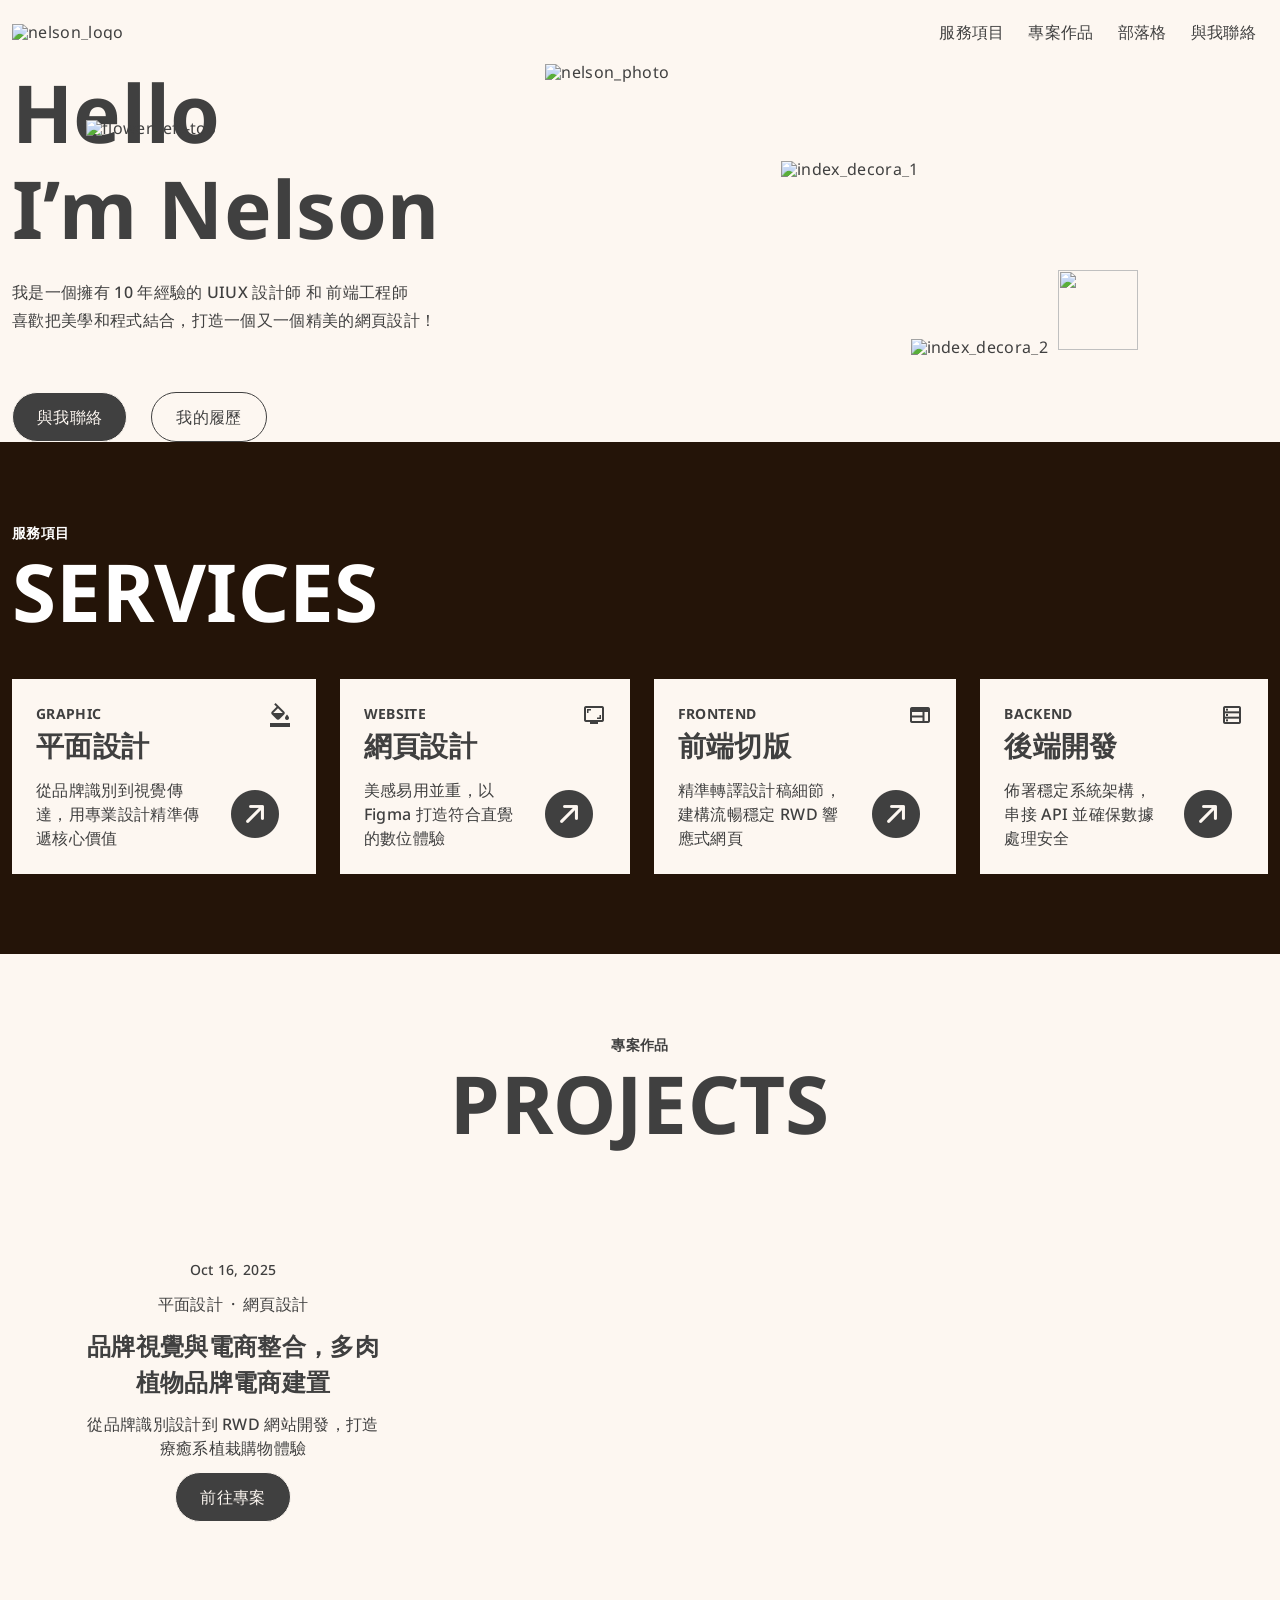
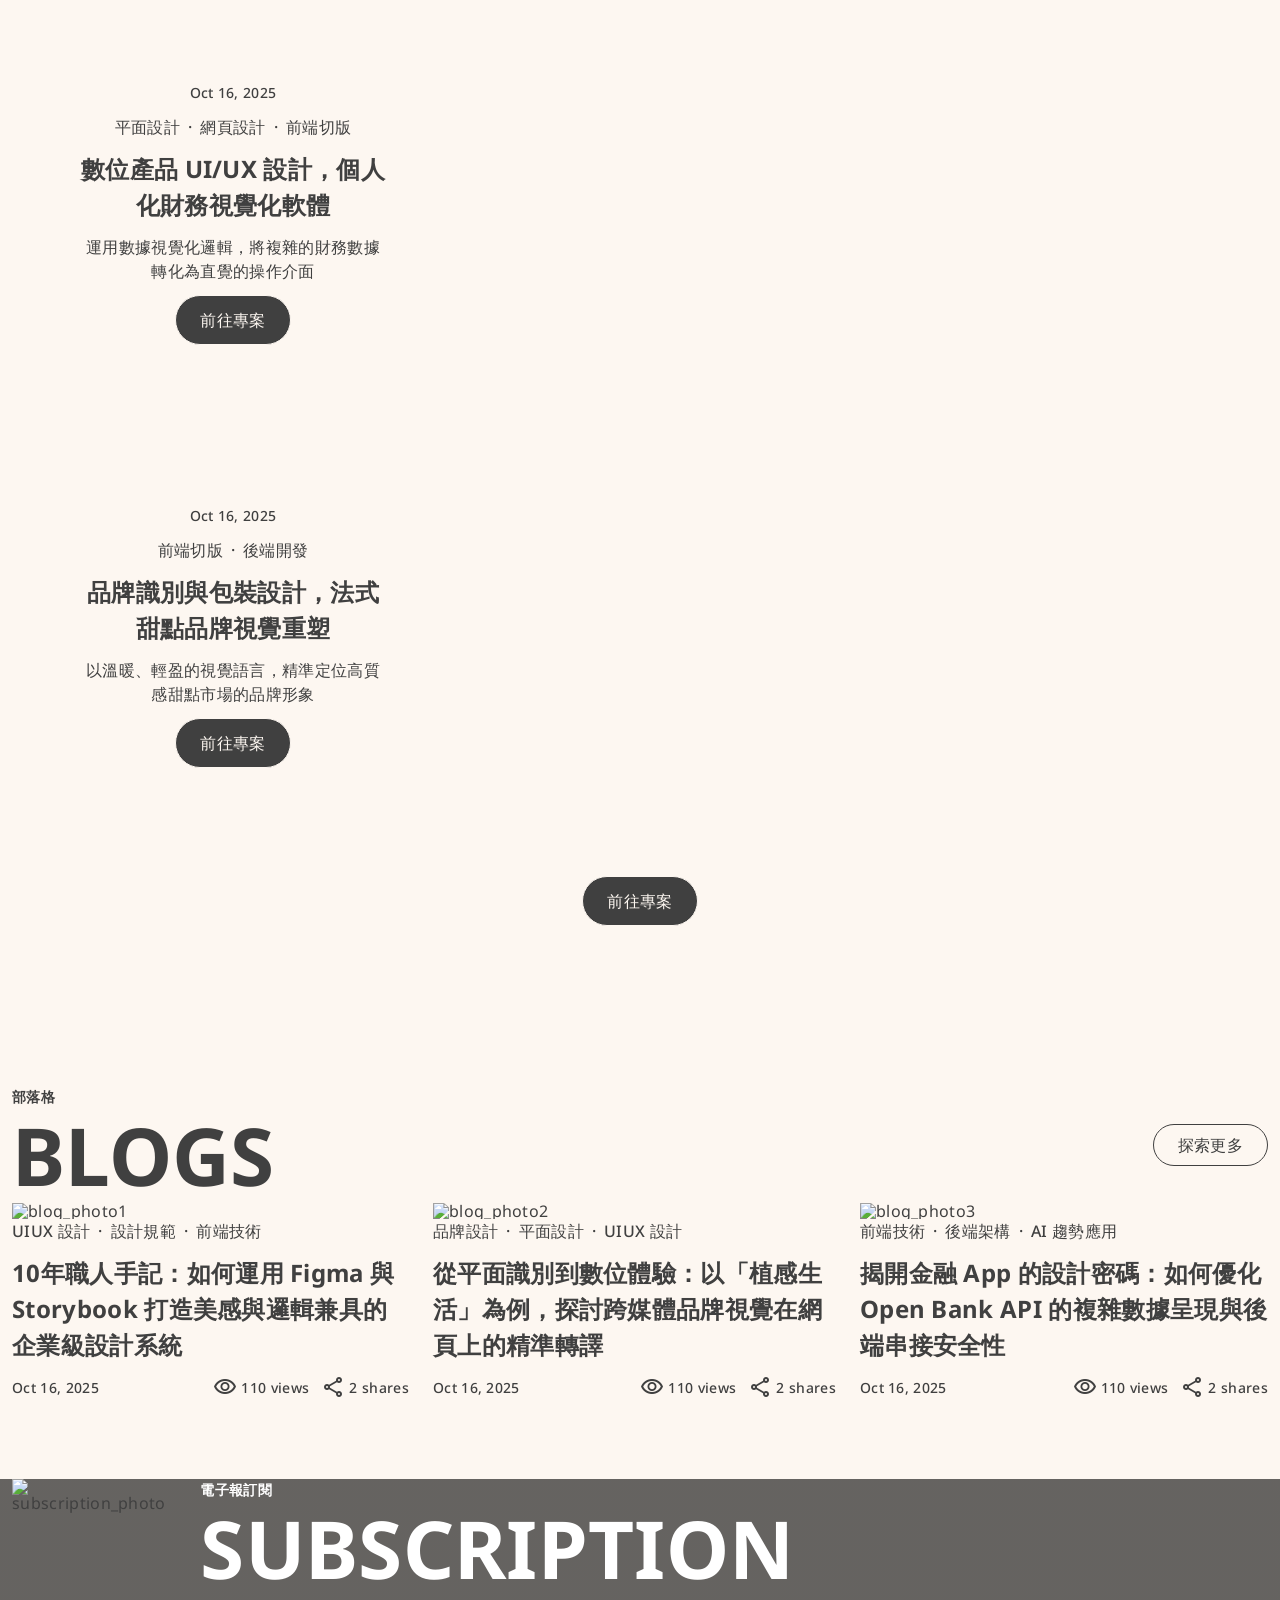
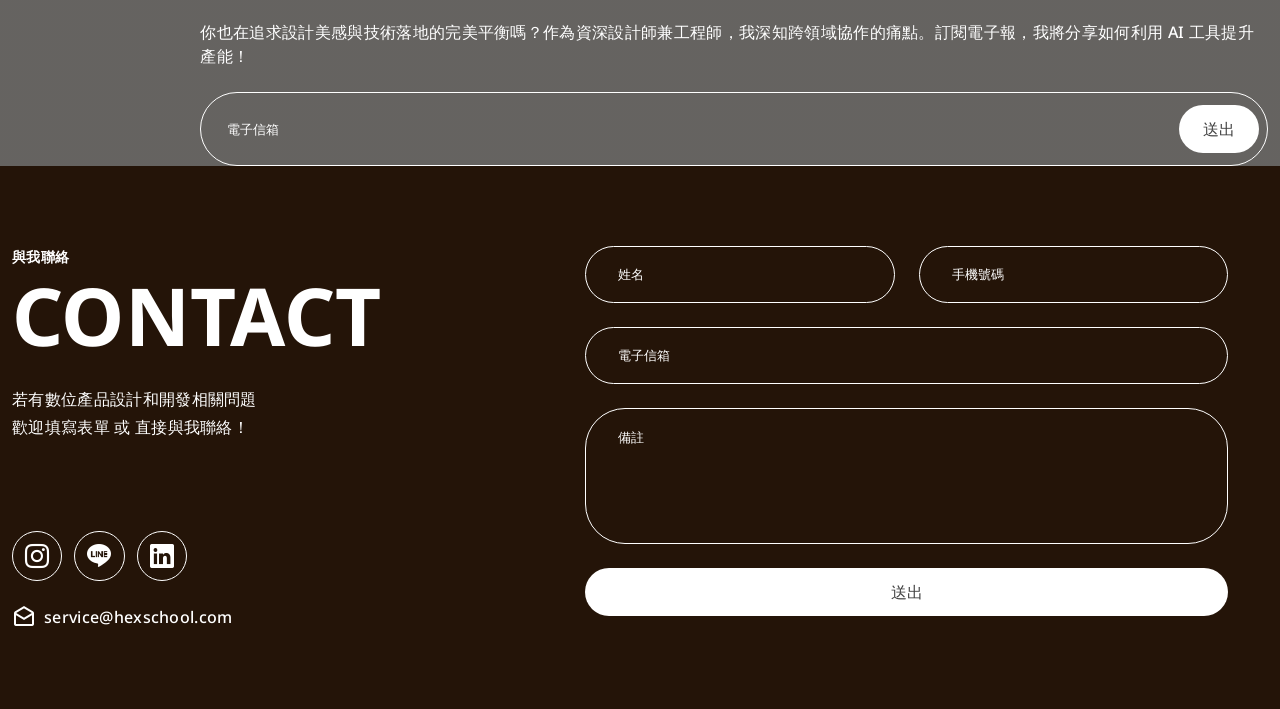
==== index.html @ e5f2f0f3 "init commit" ====
<!DOCTYPE html>
<html lang="en">
<head>
    <meta charset="UTF-8">
    <meta name="viewport" content="width=device-width, initial-scale=1.0">
    <title>Nelson</title>

    <!--載入相關CSS檔案，從reset先放，清空預設樣式-->
    <link rel="stylesheet" href="/CSS/reset.css">
    <link rel="stylesheet" href="/CSS/base.css">
    <link rel="stylesheet" href="/CSS/index.css">

    <!--搜尋引擎相關-->
    <meta name="keywords" content="UIUX設計師, 前端工程師, 六角學院">
    <meta name="description" content="我是一個擁有 10 年經驗的 UIUX 設計師 和 前端工程師，喜歡把美學和程式結合，打造一個又一個精美的網頁設計！">

    <!--Noto-sans字體-->
    <link rel="preconnect" href="https://fonts.googleapis.com">
    <link rel="preconnect" href="https://fonts.gstatic.com" crossorigin>
    <link href="https://fonts.googleapis.com/css2?family=Noto+Sans:ital@0;1&display=swap" rel="stylesheet">

    <!--google icons-->
    <link rel="stylesheet" href="https://fonts.googleapis.com/css2?family=Material+Symbols+Outlined:opsz,wght,FILL,GRAD@20..48,100..700,0..1,-50..200&icon_names=format_color_fill" />
    <style>
        .material-symbols-outlined {
        font-variation-settings:
        'FILL' 0,
        'wght' 400,
        'GRAD' 0,
        'opsz' 24
        }
    </style>

    <!--bootstrap icons-->
    <link rel="stylesheet" href="https://cdn.jsdelivr.net/npm/bootstrap-icons/font/bootstrap-icons.css">
    <link rel="stylesheet" href="https://fonts.googleapis.com/css2?family=Material+Symbols+Outlined:opsz,wght,FILL,GRAD@20..48,100..700,0..1,-25..0" />
</head>

<body>   
    <!---遮罩-->
    <div class="mask z-1"></div>

    <!--導覽列選單-->
    <header>
        <nav class="z-1 sticky-top">
         <!--透過container將版面結構與內容進行分離，並控制版面寬度與排版-->
            <div class="container d-flex align-c py-12 py-md-8">
                <a href="index.html">
                    <picture>
                        <source srcset="
                      https://raw.githubusercontent.com/hexschool/2022-web-layout-training/456698ad0b642710162489555e98fd3b15eb49ff/2026-web-camp/device-mobile.svg
                    " media="(max-width: 375px)" />
                        <img src="https://raw.githubusercontent.com/hexschool/2022-web-layout-training/456698ad0b642710162489555e98fd3b15eb49ff/2026-web-camp/device-pc.svg" alt="nelson_logo" />
                    </picture>
                </a>

                <!--RWD：375px 漢堡選單-->
                <button class="d-none d-md-block ml-auto padding-12-all menu-btn" type="button">
                    <span class="material-symbols-outlined">dehaze</span>
                </button>


                <!--電腦版：導覽列-->
                <ul class="d-flex d-md-none label-medium nav-list ml-auto py-4 label-md-small">
                    <li><a href="service.html" class="py-4 px-12">服務項目</a></li>
                    <li><a href="project.html" class="py-4 px-12">專案作品</a></li>
                    <li><a href="blog.html" class="py-4 px-12">部落格</a></li>
                    <li><a href="#contact" class="py-4 px-12">與我聯絡</a></li>
                </ul>
            </div>
        </nav>
    </header>
    
    <!--Profile區域-->
    <div class="profile">
        <div class="container d-flex gap-24 jcsb margin-md-b24 d-md-column profile-deco">
            <div class="profile-greeting d-flex jcc fdc gap-60 col-5 order-md-2 col-md-12">
                <div class="profile-greeting-introduction d-flex fdc gap-24 gap-md-12">
                    <h1 class="heading-xxxlarge heading-md-xlarge">Hello <br>I’m Nelson</h1>
                    <div class="profile-greeting-introduction-word d-flex fdc gap-4 paragraph-medium paragraph-md-small">
                        <p>我是一個擁有 10 年經驗的 UIUX 設計師 和 前端工程師</p>
                        <p>喜歡把美學和程式結合，打造一個又一個精美的網頁設計！</p>
                    </div>
                </div>
                <div class="profile-greeting-cta label-medium d-flex gap-24 gap-md-12 label-md-small">
                    <a href="#contact" class="button1">與我聯絡</a>
                    <a href="#" class="button2">我的履歷</a>
                </div>
            </div>
            <img src="https://github.com/hexschool/2022-web-layout-training/blob/main/2026-web-camp/index_person.png?raw=true" alt="nelson_photo" class="col-7 order-md-1 col-md-12">

            <!--裝飾-->
            <!-- 中間塗鴉：decora_1 -->
            <img class="deco decorate-1" src="https://github.com/hexschool/2022-web-layout-training/blob/main/2026-web-camp/index_decora_1.png?raw=true" alt="index_decora_1" />
            <!-- 右下角塗鴉：decora_2 -->
            <img class="deco decorate-2" src="https://github.com/hexschool/2022-web-layout-training/blob/main/2026-web-camp/index_decora_2.png?raw=true" alt="index_decora_2" />
            <!-- 左上方花 -->
            <img class="deco decorate-3 flower-left-top" src="https://github.com/hexschool/2022-web-layout-training/blob/main/2026-web-camp/index_decora_3.png?raw=true" alt="flower-left-top" />
            <!-- 左上方花線條 -->
            <img class="deco decorate-4" src="https://github.com/hexschool/2022-web-layout-training/blob/main/2026-web-camp/index_decora_4.png?raw=true" alt="" />
            <!-- 左下方花 -->
            <img class="deco decorate-3 flower-left-bottom" src="https://github.com/hexschool/2022-web-layout-training/blob/main/2026-web-camp/index_decora_3.png?raw=true" alt="" />
            <!-- 左下方花的線條：decora_5 -->
            <img class="deco decorate-5" src="https://github.com/hexschool/2022-web-layout-training/blob/main/2026-web-camp/index_decora_5.png?raw=true" alt="index_decora_5" />
            <!-- 右上方小花 -->
            <img class="deco decorate-3 flower-right-center" src="https://github.com/hexschool/2022-web-layout-training/blob/main/2026-web-camp/index_decora_3.png?raw=true" alt="" />

            <!-- 手機版使用線條 -->
            <img class="deco decorate-6 d-none d-md-block" src="https://github.com/hexschool/2022-web-layout-training/blob/main/2026-web-camp/index_decora_6.png?raw=true" alt="" />
        </div>
    </div>

    <!--Service區域-->
    <div class="service">
        <div class="container py-80 py-md-40 d-flex fdc gap-40">
            <div class="service-title">
                <h6 class="heading-xxxsmall white heading-md-xxxxsmall">服務項目</h6>
                <h2 class="heading-xxxlarge white heading-md-xlarge">SERVICES</h2>
            </div>
            <div class="service-skill d-flex gap-24">
                <div class="service-skill-card bg-primary-50 padding-24-all d-flex fdc gap-12">
                    <div class="service-skill-card-mainTitle d-flex gap-12 jcsb">
                        <div class="service-skill-card-mainTitle-title">
                            <h6 class="heading-xxxsmall heading-md-xxxxsmall">GRAPHIC</h6>
                            <h3 class="heading-medium heading-md-small">平面設計</h3>
                        </div>
                        <span class="material-symbols-outlined font-28">format_color_fill</span>
                     </div>
                    <div class="service-skill-card-content d-flex jcsb gap-12 align-c">
                        <p class="paragraph-medium paragraph-md-small">從品牌識別到視覺傳達，用專業設計精準傳遞核心價值</p>
                        <a href="#" class="d-block icon-circle-48"><i class="bi bi-arrow-up-right-circle-fill font-48"></i></a>
                    </div>
                </div>
                <div class="service-skill-card bg-primary-50 padding-24-all d-flex fdc gap-12">
                    <div class="service-skill-card-mainTitle d-flex gap-12 jcsb">
                        <div class="service-skill-card-mainTitle-title">
                            <h6 class="heading-xxxsmall heading-md-xxxxsmall">WEBSITE</h6>
                            <h3 class="heading-medium heading-md-small">網頁設計</h3>
                        </div>
                        <span class="material-symbols-outlined font-28">screenshot_monitor</span>
                     </div>
                    <div class="service-skill-card-content d-flex jcsb gap-12 align-c">
                        <p class="paragraph-medium paragraph-md-small">美感易用並重，以 Figma 打造符合直覺的數位體驗</p>
                        <a href="#" class="d-block icon-circle-48"><i class="bi bi-arrow-up-right-circle-fill font-48"></i></a>
                    </div>
                </div>
                <div class="service-skill-card bg-primary-50 padding-24-all d-flex fdc gap-12">
                    <div class="service-skill-card-mainTitle d-flex gap-12 jcsb">
                        <div class="service-skill-card-mainTitle-title">
                            <h6 class="heading-xxxsmall heading-md-xxxxsmall">FRONTEND</h6>
                            <h3 class="heading-medium heading-md-small">前端切版</h3>
                        </div>
                        <span class="material-symbols-outlined font-28">web</span>
                     </div>
                    <div class="service-skill-card-content d-flex jcsb gap-12 align-c">
                        <p class="paragraph-medium paragraph-md-small">精準轉譯設計稿細節，建構流暢穩定 RWD 響應式網頁</p>
                        <a href="#" class="d-block icon-circle-48"><i class="bi bi-arrow-up-right-circle-fill font-48"></i></a>
                    </div>
                </div>
                <div class="service-skill-card bg-primary-50 padding-24-all d-flex fdc gap-12">
                    <div class="service-skill-card-mainTitle d-flex gap-12 jcsb">
                        <div class="service-skill-card-mainTitle-title">
                            <h6 class="heading-xxxsmall heading-md-xxxxsmall">BACKEND</h6>
                            <h3 class="heading-medium heading-md-small">後端開發</h3>
                        </div>
                        <span class="material-symbols-outlined font-28">data_table</span>
                     </div>
                    <div class="service-skill-card-content d-flex jcsb gap-12 align-c">
                        <p class="paragraph-medium paragraph-md-small">佈署穩定系統架構，串接 API 並確保數據處理安全</p>
                        <a href="#" class="d-block icon-circle-48"><i class="bi bi-arrow-up-right-circle-fill font-48"></i></a>
                    </div>
                </div>
            </div>
        </div>
    </div>
    <!--Project區域-->
    <div class="project">
        <div class="container d-flex fdc py-80 py-md-40 gap-40 text-c">
            <div class="project-title">
                <h6 class="heading-xxxsmall heading-md-xxxxsmall">專案作品</h6>
                <h2 class="heading-xxxlarge heading-md-xlarge">PROJECTS</h2>
            </div>
            <div class="project-list d-flex fdc gap-24 ga p-md-12">
                <div class="project-list-item1">
                    <div class="project-list-item-detail bg-primary-50 padding-40-all d-flex fdc gap-12">
                        <time datetime="2025-10-16" class="paragraph-small paragraph-md-xsmall">Oct 16, 2025</time>
                        <div class="project-list-detail-tag paragraph-medium d-flex jcc gap-8">
                            <p>平面設計</p>
                            <p>·</p>
                            <p>網頁設計</p>
                        </div>
                        <h2 class="heading-small heading-md-xsmall">品牌視覺與電商整合，多肉植物品牌電商建置</h2>
                        <p class="paragraph-medium paragraph-md-small">從品牌識別設計到 RWD 網站開發，打造療癒系植栽購物體驗</p>
                        <div class="project-list-item-detail-button d-flex jcc label-medium label-md-small">
                            <a href="#" class="button1">前往專案</a>
                        </div>
                    </div>
                </div>
                <div class="project-list-item2">
                    <div class="project-list-item-detail bg-primary-50 padding-40-all d-flex fdc gap-12">
                        <time datetime="2025-10-16" class="paragraph-small paragraph-md-xsmall">Oct 16, 2025</time>
                        <div class="project-list-detail-tag paragraph-medium d-flex jcc gap-8">
                            <p>平面設計</p>
                            <p>·</p>
                            <p>網頁設計</p>
                            <p>·</p>
                            <p>前端切版</p>
                        </div>
                        <h2 class="heading-small heading-md-xsmall">數位產品 UI/UX 設計，個人化財務視覺化軟體</h2>
                        <p class="paragraph-medium paragraph-md-small">運用數據視覺化邏輯，將複雜的財務數據轉化為直覺的操作介面</p>
                        <div class="project-list-item-detail-button d-flex jcc label-medium label-md-small">
                            <a href="#" class="button1">前往專案</a>
                        </div>
                    </div>
                </div>
                <div class="project-list-item3">
                    <div class="project-list-item-detail bg-primary-50 padding-40-all d-flex fdc gap-12">
                        <time datetime="2025-10-16" class="paragraph-small paragraph-md-xsmall">Oct 16, 2025</time>
                        <div class="project-list-detail-tag paragraph-medium d-flex jcc gap-8">
                            <p>前端切版</p>
                            <p>·</p>
                            <p>後端開發</p>
                        </div>
                        <h2 class="heading-small heading-md-xsmall">品牌識別與包裝設計，法式甜點品牌視覺重塑</h2>
                        <p class="paragraph-medium paragraph-md-small">以溫暖、輕盈的視覺語言，精準定位高質感甜點市場的品牌形象</p>
                        <div class="project-list-item-detail-button d-flex jcc label-medium label-md-small">
                            <a href="#" class="button1">前往專案</a>
                        </div>
                    </div>
                </div>
            </div>
            <div class="project-button d-flex jcc label-medium label-md-small">
                <a href="#" class="button1">前往專案</a>
            </div>
        </div>
    </div>

    <!--Blog區域-->
    <div class="blog">
        <div class="container py-80 py-md-40 gap-24">
            <div class="blog-mainTitle d-flex jcsb gap-24">
                <div class="blog-mainTitle-title">
                    <h6 class="heading-xxxsmall heading-md-xxxxsmall">部落格</h6>
                    <h2 class="heading-xxxlarge heading-md-xlarge">BLOGS</h2>
                </div>
                <div class="blog-mainTitle-button d-flex align-c">
                    <a href="#" class="button2 label-md-small">探索更多</a>
                </div>
            </div>
            <div class="blog-list d-flex gap-24 gap-md-12">
                <div class="blog-list-article">
                    <img src="https://github.com/hexschool/2022-web-layout-training/blob/main/2026-web-camp/blog_2.png?raw=true" alt="blog_photo1">
                    <div class="blog-list-article-detail d-flex fdc gap-12 gap-md-8">
                        <div class="blog-list-article-detail-tag d-flex gap-8 gap-md-4 paragraph-medium paragraph-md-small">
                            <p>UIUX 設計</p>
                            <p>·</p>
                            <p>設計規範</p>
                            <p>·</p>
                            <p>前端技術</p>
                        </div>
                        <h3 class="heading-small heading-md-xsmall">10年職人手記：如何運用 Figma 與 Storybook 打造美感與邏輯兼具的企業級設計系統</h3>
                        <div class="blog-list-article-detail-info d-flex jcsb gap-24 gap-md-8 align-c paragraph-small paragraph-md-xsmall">
                            <time datetime="2025-10-16">Oct 16, 2025</time>
                            <div class="blog-list-article-detail-info-popularity d-flex gap-12 gap-md-8">
                                <div class="blog-list-article-detail-info-popularity-view d-flex gap-4 align-c">
                                    <span class="material-symbols-outlined font-md-20">visibility</span>
                                    <p>110 views</p>
                                </div>
                                <div class="blog-list-article-detail-info-popularity-share d-flex gap-4 align-c">
                                    <span class="material-symbols-outlined font-md-20">share</span>
                                    <p>2 shares</p> 
                                </div>
                            </div>
                        </div>

                    </div>
                </div>
                <div class="blog-list-article">
                    <img src="https://github.com/hexschool/2022-web-layout-training/blob/main/2026-web-camp/blog_3.png?raw=true" alt="blog_photo2">
                    <div class="blog-list-article-detail d-flex fdc gap-12 gap-md-8">
                        <div class="blog-list-article-detail-tag d-flex gap-8 gap-md-4 paragraph-medium paragraph-md-small">
                            <p>品牌設計</p>
                            <p>·</p>
                            <p>平面設計</p>
                            <p>·</p>
                            <p>UIUX 設計</p>
                        </div>
                        <h3 class="heading-small heading-md-xsmall">從平面識別到數位體驗：以「植感生活」為例，探討跨媒體品牌視覺在網頁上的精準轉譯</h3>
                        <div class="blog-list-article-detail-info d-flex jcsb gap-24 gap-md-8 align-c paragraph-small paragraph-md-xsmall">
                            <time datetime="2025-10-16">Oct 16, 2025</time>
                            <div class="blog-list-article-detail-info-popularity d-flex gap-12 gap-md-8">
                                <div class="blog-list-article-detail-info-popularity-view d-flex gap-4 align-c">
                                    <span class="material-symbols-outlined font-md-20">visibility</span>
                                    <p>110 views</p>
                                </div>
                                <div class="blog-list-article-detail-info-popularity-share d-flex gap-4 align-c">
                                    <span class="material-symbols-outlined font-md-20">share</span>
                                    <p>2 shares</p> 
                                </div>
                            </div>
                        </div>

                    </div>
                </div>
                <div class="blog-list-article">
                    <img src="https://github.com/hexschool/2022-web-layout-training/blob/main/2026-web-camp/blog_4.png?raw=true" alt="blog_photo3">
                    <div class="blog-list-article-detail d-flex fdc gap-12 gap-md-8">
                        <div class="blog-list-article-detail-tag d-flex gap-8 gap-md-4 paragraph-medium paragraph-md-small">
                            <p>前端技術</p>
                            <p>·</p>
                            <p>後端架構</p>
                            <p>·</p>
                            <p>AI 趨勢應用</p>
                        </div>
                        <h3 class="heading-small heading-md-xsmall">揭開金融 App 的設計密碼：如何優化 Open Bank API 的複雜數據呈現與後端串接安全性</h3>
                        <div class="blog-list-article-detail-info d-flex jcsb gap-24 gap-md-8 align-c paragraph-small paragraph-md-xsmall">
                            <time datetime="2025-10-16">Oct 16, 2025</time>
                            <div class="blog-list-article-detail-info-popularity d-flex gap-12 gap-md-8">
                                <div class="blog-list-article-detail-info-popularity-view d-flex gap-4 align-c">
                                    <span class="material-symbols-outlined font-md-20">visibility</span>
                                    <p>110 views</p>
                                </div>
                                <div class="blog-list-article-detail-info-popularity-share d-flex gap-4 align-c">
                                    <span class="material-symbols-outlined font-md-20">share</span>
                                    <p>2 shares</p> 
                                </div>
                            </div>
                        </div>

                    </div>
                </div>
            </div>
        </div>
    </div>
    <!--Subscription區域-->
    <div class="subscription">
        <div class="container d-flex gap-24 d-md-column">
            <img src="https://github.com/hexschool/2022-web-layout-training/blob/main/2026-web-camp/subscription.png?raw=true" alt="subscription_photo">
            <div class="subscription-area d-flex fdc gap-24 jcc">
                <div class="subscription-area-mainTitle d-flex fdc gap-24 white">
                    <div class="subscription-area-mainTitle-title">
                        <h6 class="heading-xxxsmall heading-md-xxxxsmall">電子報訂閱</h6>
                        <h2 class="heading-xxxlarge heading-md-xlarge">SUBSCRIPTION</h2>
                    </div>
                    <p class="paragraph-medium paragraph-md-small">你也在追求設計美感與技術落地的完美平衡嗎？作為資深設計師兼工程師，我深知跨領域協作的痛點。訂閱電子報，我將分享如何利用 AI 工具提升產能！</p>
                </div>
                <div class="subscription-area-form py-md-40 paragraph-medium paragraph-md-small">
                    <!--action:"javascript:void(0)"：完全不送出
                    method：「post」不會顯示在網址上/「get」會顯示在網址上
                    -->
                    <form action="javascript:void(0)" method="post" class="d-flex align-c jcsb">
                        <input type="email" placeholder="電子信箱">
                        <button type="submit">送出</button>
                    </form>
                </div>
            </div>
        </div>
    </div>

    <!--Contact區域-->
    <div class="contact">
        <div class="container d-flex gap-24 py-80 py-md-40 flex-md-col" id="contact">
            <div class="contact-mainTitle d-flex fdc gap-24 col-5 col-md-12">
                <div class="contact-mainTitle-tile">
                    <h6 class="heading-xxxsmall heading-md-xxxxsmall">與我聯絡</h6>
                    <h2 class="heading-xxxlarge heading-md-xlarge">CONTACT</h2>
                </div>
                <div class="contact-mainTitle-content d-flex fdc gap-4 ap-md-0 paragraph-medium paragraph-md-small">
                    <p>若有數位產品設計和開發相關問題</p>
                    <p>歡迎填寫表單 或 直接與我聯絡！</p>
                </div>
                <!--桌機版：先出現SNS資訊-->
                <div class="contact-mainTitle-connect d-flex fdc gap-24 d-md-none paragraph-medium paragraph-md-small padding-top-68 padding-md-top0">
                    <div class="contact-mainTitle-connect-SNS d-flex gap-12">
                        <a href="#" class="icon-circle-48"><i class="bi bi-instagram"></i></a>
                        <a href="#" class="icon-circle-48"><i class="bi bi-line"></i></a>
                        <a href="#" class="icon-circle-48"><i class="bi bi-linkedin"></i></a>
                    </div>
                    <div class="contact-mainTitle-connect-email d-flex gap-8 align-c">
                        <span class="material-symbols-outlined">drafts</span>
                        <a href="mailto:service@hexschool.com">service@hexschool.com</a>
                    </div>
                </div>
            </div>
            <div class="contact-form col-7 col-md-12">
                <!--action:"javascript:void(0)"：完全不送出
                method：「post」不會顯示在網址上/「get」會顯示在網址上
                -->
                <form action="javascript:void(0)" method="post" class="d-flex fdc gap-24 paragraph-medium paragraph-md-small flex-wrap px-40 px-md-0">
                    <div class="contact-form-namePhone d-flex gap-24 d-md-column">
                        <input type="text" placeholder="姓名" class="contact-input-half py-20 px-32 w-md-full">
                        <input type="tel" placeholder="手機號碼" class="contact-input-half py-20 px-32 w-md-full">
                    </div>
                    <input type="email" placeholder="電子信箱" class="w-full py-20 px-32">
                    <textarea placeholder="備註" class="w-full py-20 px-32"></textarea>
                    <button type="submit" class="w-full label-medium label-md-small py-12">送出</button>
                </form>
            </div>
            <!--RWD：375px SNS資訊在表格後出現-->
            <div class="contact-sns-md d-none d-md-block paragraph-medium paragraph-md-small">
                <div class="contact-mainTitle-connect d-flex fdc gap-24 padding-top-68 padding-md-top0">
                    <div class="contact-mainTitle-connect-SNS d-flex gap-12">
                        <a href="#" class="icon-md-circle-44"><i class="bi bi-instagram"></i></a>
                        <a href="#" class="icon-md-circle-44"><i class="bi bi-line"></i></a>
                        <a href="#" class="icon-md-circle-44"><i class="bi bi-linkedin"></i></a>
                    </div>
                    <div class="contact-mainTitle-connect-email d-flex gap-8 align-c">
                        <span class="material-symbols-outlined">drafts</span>
                        <a href="mailto:service@hexschool.com">service@hexschool.com</a>
                    </div>
                </div>
            </div>
            
            
        </div>
    </div>
    <script src="index.js"></script>
</body>
</html>
---- CSS/base.css ----
/* 清除圖片底部預設的空隙：img預設為inline元素，會依照文字基線（baseline）進行垂直對齊，因此會在底部保留約3~5px的空間，用來容納文字的descender 
    處理方式1：display:block
        將圖片改為區塊元素，直接避免 inline 元素的基線空隙問題
    處理方式2：vertical-align: middle
        保留 inline 特性，調整圖片與文字基線的對齊方式
*/
/* 設定img為流動圖片，避免破版 */
img {
    display: block;
    max-width: 100%;
    height: auto;
}

/* 清除<a>標籤預設的底線與藍色文字舊有樣式 */
a {
    text-decoration: none;
    color: inherit;
    display: block;
}

/* 清除button的原有樣式 */
button {
    font: inherit;
    color: inherit;
    background-color: transparent;
    border: none;
}

/* 全域都套用border-box
    包含了padding和border的區域
*/
*,*::before,*::after{
	box-sizing: border-box;
}

/* 可以先將所有物件加上邊框，來判斷範圍
    border會佔據距離，outline不會
*,*:before,*:after{
	outline: 1px solid red;
}
*/

/* 網格系統 */
:root {
    --column: 12; /* 拆分成12格網格系統 */
    --gutter: 24px; /* gutter配置24px */
}

/* 格線系統設定*/
/* 網格欄寬計算公式：（容器寬度 - 所有gutter）/總欄數 ＊佔用欄數 + 欄內gutter */
/* gutter總寬 = 24px * 11 (12欄之間共 11個間距） */

.col-2 {
    --span: 2;
    --gap-count: calc(var(--span) - 1);
    width: calc(
        (100% - var(--gutter) * (var(--column) - 1)) / var(--column) * var(--span) + var(--gutter) * var(--gap-count)
    );
}

.col-4 {
    --span: 4;
    --gap-count: calc(var(--span) - 1);
    width: calc(
        (100% - var(--gutter) * (var(--column) - 1)) / var(--column) * var(--span) + var(--gutter) * var(--gap-count)
    );
}

.col-5 {
    --span: 5;
    --gap-count: calc(var(--span) - 1);
    width: calc(
        (100% - var(--gutter) * (var(--column) - 1)) / var(--column) * var(--span) + var(--gutter) * var(--gap-count)
    );
}

.col-6 {
    --span: 6;
    --gap-count: calc(var(--span) - 1);
    width: calc(
        (100% - var(--gutter) * (var(--column) - 1)) / var(--column) * var(--span) + var(--gutter) * var(--gap-count)
    );
}

.col-7 {
    --span: 7;
    --gap-count: calc(var(--span) - 1);
    width: calc(
        (100% - var(--gutter) * (var(--column) - 1)) / var(--column) * var(--span) + var(--gutter) * var(--gap-count)
    );
}

.col-10 {
    --span: 10;
    --gap-count: calc(var(--span) - 1);
    width: calc(
        (100% - var(--gutter) * (var(--column) - 1)) / var(--column) * var(--span) + var(--gutter) * var(--gap-count)
    );
}



/* 變數：顏色 */
:root {
    /* primary */
    --color-primary-50: #FDF7F1;
    --color-primary-100: #FDE6CF;
    --color-primary-500: #f5b87b;
    --color-primary-900: #241408;

    /* neutral */
    --color-neutral-0: #fff;
    --color-neutral-500: #737373;
    --color-neutral-700: #404040;
    --color-neutral-900: #1E1E1E;
    
    /* dark */
    --color-dark-40a: rgba(0, 0, 0, 0.4);
    --color-dark-60a: rgba(0, 0, 0, 0.6);
}


/* 顏色 */
.white {
    color:var(--color-neutral-0);
}

.bg-primary-50 {
    background-color: var(--color-primary-50);
}

/* Noto-sans字體 */
.noto-sans-tc {
  font-family: "Noto Sans", sans-serif;
  font-optical-sizing: auto;
  font-weight: 400;
  font-style: normal;
  font-variation-settings: "wdth" 100;
}

/* 字體樣式 
    letter-spacing 不支援百分比單位，可以改成用 em 或 px
*/
body {
    font-family: "Noto Sans", sans-serif;
    color: var(--color-neutral-700);
    letter-spacing: 0.02em;
}

.display1 {
    font-weight: 700;
    font-size: 300px;
    line-height: 1.2;
    letter-spacing: 0;
}

.display2 {
    font-weight: 700;
    font-size: 160px;
    line-height: 1.2;
    letter-spacing: 0;
}


.heading-xxxlarge {
    font-weight: 700;
    font-size: 80px;
    line-height: 1.2;
}

.heading-xxlarge {
    font-weight: 700;
    font-size: 48px;
    line-height: 1.2;
}

.heading-xlarge {
    font-weight: 700;
    font-size: 40px;
    line-height: 1.2;
}

.heading-large {
    font-weight: 700;
    font-size: 32px;
    line-height: 1.5;
}

.heading-medium {
    font-weight: 700;
    font-size: 28px;
    line-height: 1.5;
}

.heading-small {
    font-weight: 700;
    font-size: 24px;
    line-height: 1.5;
}

.heading-xsmall {
    font-weight: 700;
    font-size: 20px;
    line-height: 1.5;
}

.heading-xxsmall {
    font-weight: 700;
    font-size: 18px;
    line-height: 1.5;
}

.heading-xxxsmall {
    font-weight: 700;
    font-size: 14px;
    line-height: 1.5;
}


.paragraph-medium {
    font-weight: 500;
    font-size: 16px;
    line-height: 1.5;
}

.paragraph-small {
    font-weight: 500;
    font-size: 14px;
    line-height: 1.5;
}

.paragraph-xsmall {
    font-weight: 500;
    font-size: 13px;
    line-height: 1.5;
}

.label-medium {
    font-weight: 500;
    font-size: 16px;
    line-height: 1.5;
}

.label-small {
    font-weight: 500;
    font-size: 13px;
    line-height: 1.5;
}
.label-xsmall {
    font-weight: 500;
    font-size: 16px;
    line-height: 1.5;
}





/* 按鈕樣式 */
.button1 {
    background-color: var(--color-neutral-700);
    color: var(--color-primary-50);
    padding: 12px 24px;
    border: 1px solid var(--color-primary-50);
    border-radius: 999px;
    cursor: pointer;
    text-align: center;
}

.button2 {
    background-color: var(--color-primary-50);
    color: var(--color-neutral-700);
    padding: 12px 24px;
    border: 1px solid var(--color-neutral-700);
    border-radius: 999px;
    cursor: pointer;
    text-align: center;
}


/* 置中 */
.m-auto {
    margin: 0 auto;
}


/* utility class 通用設定*/
header, .profile, .service, .project, .blog, .subscription, .contact {
    width: 100%;
}


/* 避免畫面縮小時貼其邊界，左右保留12px留白，並將最大寬度設為1296+24= 1320*/
.container {
    margin: 0 auto;
    max-width: 1320px;
    padding: 0px 12px;
    width: 100%;
}



/* 把右邊多餘的空間往左排 */
.ml-auto{
    margin-left: auto;
}

.margin-tb40 {
    margin-top: 40px;
    margin-bottom: 40px;
}

.gap-4 {
    gap: 4px;
}

.gap-8 {
    gap: 8px;
}

.gap-12 {
    gap: 12px;
}

.gap-16 {
    gap: 16px;
}

.gap-20 {
    gap: 20px;
}

.gap-24 {
    gap: 24px;
}

.gap-40 {
    gap: 40px;
}

.gap-60 {
    gap: 60px;
}

.gap-80 {
    gap: 80px;
}

/* 上下padding：「py」
    左右padding：「px」
*/
.py-4 {
    padding-top: 4px;
    padding-bottom: 4px;
}

.py-12 {
    padding-top: 12px;
    padding-bottom: 12px;
}

.padding-12-all {
    padding: 12px;
}

.padding-24-all {
    padding: 24px;
}

.py-20 {
    padding-top: 20px;
    padding-bottom: 20px;
}

.py-24 {
    padding-top: 24px;
    padding-bottom: 24px;
}

.py-80 {
    padding-top: 80px;
    padding-bottom: 80px;
}

.px-12 {
    padding-left: 12px;
    padding-right: 12px;
}

.px-32 {
    padding-left: 32px;
    padding-right: 32px;
}

.px-40 {
    padding-left: 40px;
    padding-right: 40px;
}

/* 響應式 */
.d-none {
    display: none;
}

.d-flex {
    display:flex;
}

.flex-wrap {
    flex-wrap: wrap;
}

/* 位置設定
需要有設定position（除了預設的static之外的）, z-index才會生效；z-index預設是0，數字越大越會出現在上面
*/
.z-1 {
    z-index: 1;
}

.relative {
    position: relative;
}

.sticky-top {
    position: sticky;
    top: 0px;
    left: 0px;
}


/* 響應式 
用「d-md-」開頭，能快速了解這是for 手機版的rwd
*/
@media (max-width: 375px) {
    /* 在md以下，原本隱藏的要打開 */
    .d-md-block{
        display: block;
    }
    /* 在md以下，原本打開的要隱藏 */
    .d-md-none {
        display: none;
    }

    .d-md-flex {
        display: flex;
    }

    .d-md-column {
        flex-direction: column;
    }

    .d-md-wrap {
        flex-wrap: wrap;
    }

    .d-md-alfe {
        align-items: flex-end;
    }

    .w-md-full {
        width: 100%;
        height: auto;
    }

    .col-md-12 {
    --span: 12;
    --gap-count: calc(var(--span) - 1);
    width: calc(
        (100% - var(--gutter) * (var(--column) - 1)) / var(--column) * var(--span) + var(--gutter) * var(--gap-count)
    );
    }

    .nav-list.active {
        padding: 12px 0;
        display: flex;
        flex-direction: column;
        position: absolute;
        top: 60px;
        left: 0px;
        background-color: var(--color-primary-50);
        width: 100%;
        text-align: center;
        gap: 12px;
    }

    /* 導覽列打開時，畫面無法滾動 */
    body.menu-open {
        overflow: hidden;
    }

    /* 遮罩 */
    body.menu-open .mask {
        position: fixed;
        top: 0;
        left: 0;
        width: 100%;
        height: 100%;
        background-color: var(--color-dark-60a);
    }

    /* 文字設定 */
    .label-md-small {
        font-size: 14px;
        font-weight: 500;
        line-height: 1.5;
    }

    .heading-md-xlarge {
        font-weight: 700;
        font-size: 40px;
        line-height: 1.2;
    }

    .heading-md-medium {
        font-weight: 700;
        font-size: 28px;
        line-height: 1.5;
    }

    .heading-md-xsmall {
        font-weight: 700;
        font-size: 20px;
        line-height: 1.5;
    }

    .heading-md-xxsmall {
        font-weight: 700;
        font-size: 18px;
        line-height: 1.5;
    }

    .heading-md-xxxsmall {
        font-weight: 700;
        font-size: 14px;
        line-height: 1.5;
    }

    .heading-md-small {
        font-weight: 700;
        font-size: 24px;
        line-height: 1.5;
    }

    .heading-md-xxxxsmall {
        font-weight: 700;
        font-size: 14px;
        line-height: 1.5;
    }

    .paragraph-md-small {
        font-weight: 500;
        font-size: 14px;
        line-height: 1.5;
    }

    .paragraph-md-xsmall {
        font-weight: 500;
        font-size: 13px;
        line-height: 1.5;
    }

    .display2-md {
        font-weight: 700;
        font-size: 160px;
        line-height: 1.2;
        letter-spacing: 0;
    }
    
    .flex-md-col {
        flex-direction: column;
    }

    /* 間距設定*/
    .py-md-8 {
        padding-top: 8px;
        padding-bottom: 8px;
    }

    .py-md-40 {
        padding-top: 40px;
        padding-bottom: 40px;
    }

    .px-md-0 {
        padding-left: 0;
        padding-right: 0;
    }

    .margin-md-b24{
        margin-bottom: 24px;
    }

    .margin-md-tb24{
        margin-top: 24px;
        margin-bottom: 24px;
    }

    .gap-md-0 {
        gap: 0;
    }

    .gap-md-4 {
        gap: 4px;
    }

    .gap-md-8 {
        gap: 8px;
    }

    .gap-md-12 {
        gap: 12px;
    }

    .gap-md-20 {
        gap: 20px;
    }

    .gap-md-24 {
        gap: 24px;
    }

    .gap-md-32 {
        gap: 32px;
    }

    .text-md-c {
        text-align: center;
    }


    /* icon設定 */
    .icon-md-circle-44 {
    font-size: 20px;
    padding: 12px;
    display: flex;
    align-items: center;
    justify-content: center;
    flex-shrink: 0;
    line-height: 1;
    }

    .font-md-20 {
        font-size: 20px;
    }

    /* 調整顯示順序 */
    .order-md-1 {
        order: 1;
    }

    .order-md-2 {
        order: 2;
    }



    /* 專案作品的列表設定 */
    .project-list-item1,
    .project-list-item2,
    .project-list-item3 {
        background-size: cover;
        background-position: center;
    }

    .project-list-item-detail {
        max-width: 100%;
        margin: 280px 16px 16px 16px;
    }

    .blog-list {
        overflow-x: auto;
        padding-bottom: 12px;
    }
}


/* flex 排版 */
.fdc {
    flex-direction: column;
}

.jcsb {
    justify-content: space-between;
}

.jcfe {
    justify-content: flex-end;
}

.jcc {
    justify-content: center;
}

.align-c {
    align-items: center;
}

.d-block {
    display: block;
}

.d-inlineFlex {
    display: inline-flex;
}

.text-c {
    text-align: center;
}


/* 裝飾圖片 */
.object-fit-cover {
    object-fit: cover;
}


/* 調整icon大小 
因為<a>是inline元素，所以需要調整，並且讓<i>可以垂直水平置中
*/

.icon-circle-48 {
    font-size: 24px;
    padding: 12px;
    display: flex;
    align-items: center;
    justify-content: center;
    flex-shrink: 0;
    line-height: 1;
}

.font-28 {
    font-size: 28px;
}

.font-48 {
    font-size: 48px;
}


/* 寬度分配 */
.w50 {
    width: 50%;
}

.w-full {
    width: 100%;
}

/* 導覽列 */
nav {
    background-color: var(--color-primary-50);
}

.nav-list a:hover {
    background-color: var(--color-primary-900);
    color: var(--color-neutral-0);
}

/* Service 區塊*/
/* 手機版rwd */
@media (max-width: 375px) {
    /* 設定服務項目的卡片可以橫向滑動 */
    .service-skill {
        overflow-x: auto;
        padding-bottom: 12px;
        scrollbar-width: none; /* 隱藏原生的滾動條*/
    }

    .service-skill-card {
        flex-shrink: 0;
        width: 260px;
    }
}




/* Subscription 區塊 */
.subscription {
    background-image: 
        linear-gradient(rgba(0, 0, 0, 0.6), rgba(0, 0, 0, 0.6)),
        url("https://github.com/hexschool/2022-web-layout-training/blob/main/2026-web-camp/subscription_bg.png?raw=true");
    background-repeat: no-repeat;
    background-size: cover;
    width: 100%;
}

.subscription-area-form form {
    border: 1px solid var(--color-neutral-0);
    border-radius: 999px;
    padding: 12px 8px 12px 24px;
}

.subscription-area-form input {
    border: none;
    outline: none;
    background: transparent;
}

.subscription-area-form input::placeholder {
    color: var(--color-neutral-0);
}

.subscription-area-form button {
    border: none;
    border-radius: 999px;
    padding: 12px 24px;
    background: var(--color-neutral-0);
    cursor: pointer;
}

@media (max-width:375px) {
    .subscription {
        background-image: 
        linear-gradient(rgba(0, 0, 0, 0.6), rgba(0, 0, 0, 0.6)),
        url("https://github.com/hexschool/2022-web-layout-training/blob/main/2026-web-camp/mobile/subscription_bg.png?raw=true");
        background-repeat: no-repeat;
        background-size: cover;
        width: 100%;
    }

    .subscription img {
        width: 100%;
        height: auto;
    }

    .subscription {
        background-position: center center;
    }
}



/* Contact 區塊 */
.contact-input-half {
    --gap: 24px;
    width: calc(100% - var(--gap) / 2);
}


.contact {
    background-color: var(--color-primary-900);
    color: var(--color-neutral-0);
}

.padding-top-68 {
    padding-top: 68px;
}

@media (max-width: 375px) {
    .padding-md-top0 {
        padding-top: 0;
    }

    .contact-input-half {
        width: 100%;
    }
}

.contact-mainTitle-connect-SNS a {
    border: 1px solid var(--color-neutral-0);
    border-radius: 999px;
    padding: 12px;
}

.contact-form input {
    border: 1px solid var(--color-neutral-0);
    border-radius: 999px;
    background: transparent;
}

.contact-form input::placeholder {
    color: var(--color-neutral-0);
}

.contact-form textarea {
    min-height: 136px;
    border: 1px solid var(--color-neutral-0);
    border-radius: 40px;
    background: transparent;
    resize: none; /* 不讓使用者手動調整輸入框大小*/
}

.contact-form textarea::placeholder {
    color: var(--color-neutral-0);
}

.contact-form button {
    border: none;
    border-radius: 999px;
    background: var(--color-neutral-0);
    color: var(--color-neutral-700);
    cursor: pointer;
}

/* Project 區塊 */
.project-list-item1 {
    background-image: url("https://github.com/hexschool/2022-web-layout-training/blob/main/2026-web-camp/project_1.png?raw=true");
    background-repeat: no-repeat;
    width: 100%;
}

.project-list-item2 {
    background-image: url("https://github.com/hexschool/2022-web-layout-training/blob/main/2026-web-camp/project_2.png?raw=true");
    background-repeat: no-repeat;
    width: 100%;
}

.project-list-item3 {
    background-image: url("https://github.com/hexschool/2022-web-layout-training/blob/main/2026-web-camp/project_3.png?raw=true");
    background-repeat: no-repeat;
    width: 100%;
}

.project-list-item4 {
    background-image: url("https://github.com/hexschool/2022-web-layout-training/blob/main/2026-web-camp/project_4.png?raw=true");
    background-repeat: no-repeat;
    width: 100%;
}

.project-list-item-detail {
    max-width: 386px;
    padding: 40px;
    margin: 28px 0px 28px 28px;
}


@media (max-width: 375px) {
    .project-list-item1 {
        background-image: url("https://github.com/hexschool/2022-web-layout-training/blob/main/2026-web-camp/mobile/project_1.png?raw=true");
        background-repeat: no-repeat;
        width: 100%;
        background-size: cover;
        background-position: center center;
        height: 580px;
    }

    .project-list-item2 {
        background-image: url("https://github.com/hexschool/2022-web-layout-training/blob/main/2026-web-camp/mobile/project_2.png?raw=true");
        background-repeat: no-repeat;
        width: 100%;
    }

    .project-list-item3 {
        background-image: url("https://github.com/hexschool/2022-web-layout-training/blob/main/2026-web-camp/mobile/project_3.png?raw=true");
        background-repeat: no-repeat;
        width: 100%;
    }

    .project-list-item4 {
        background-image: url("https://github.com/hexschool/2022-web-layout-training/blob/main/2026-web-camp/mobile/project_4.png?raw=true");
        background-repeat: no-repeat;
        width: 100%;
    }

    .project-list-item-detail {
        max-width: 319px;
        padding: 24px;
        margin: 280px 16px 16px 16px;
    }
}
---- CSS/index.css ----
/* 整體背景顏色 */
body {
    background-color: var(--color-primary-50);
}

/* 裝飾定位 */
.profile {
    position: relative;
    overflow: hidden;
}

.deco {
    position: absolute;
    pointer-events: none; /* 避免裝飾圖擋住滑鼠點擊 */
}

.decorate-1 {
    top: 97px;
    left: 781px;
}

.decorate-2 {
    bottom: 87px;
    right: 232px;
}

.flower-left-top {
    top: 56px;
    left: 86px;
}

.decorate-4 {
    top: 120px;
    left: 225px;
}

.decorate-3 {
    &.flower-left-bottom {
        top: 528px;
        left: 703px;
        width: 80px;
        height: 80px;
    }
}

.decorate-5 {
    top: 597px;
    left: 523px;
}

.decorate-3 {
    &.flower-right-center {
        top: 206px;
        right: 142px;
        width: 80px;
        height: 80px;
    }
}

@media (max-width: 375px) {
    .decorate-1 {
        top: 26px;
        left: -27px;
        width: 80px;
        height: 79px;
    }

    .decorate-2 {
        top: 274px;
        right: -25px;
        width: 80px;
        height: 69px;
    }

    .decorate-3 {
    &.flower-left-bottom {
      width: 80px;
      height: 80px;
      top: 414px;
      left: 249px;
    }

    &.flower-left-top {
      display: none;
    }

    &.flower-right-center {
      display: none;
    }
  }

    .decorate-4,
    .decorate-5 {
        display: none;
    }

    /* 僅於手機版顯示的線條圖片 */
    .decorate-6 {
        position: absolute;
        display: block;
        top: 398.41px;
        left: 134.5px;
    }
}

/* Service 區塊 */
.service {
    background-color: var(--color-primary-900);
}


/* Blog 區域 */
.blog-list {
    display: flex;
    align-items: stretch;
}

.blog-list-article {
    display: flex;
    flex-direction: column;
}

.blog-list-article-detail {
        flex-grow: 1; /* 這塊區域要將剩下空白的地方吃掉*/
        display: flex;
        flex-direction: column;
        justify-content: space-between;
    }

/* Related blogs區塊 */
@media (max-width: 375px) {
    .blog-list {
        flex-direction: row;
        align-items: stretch;
        overflow-x: auto;
        -webkit-overflow-scrolling: touch;   /* 讓手機滑動時有滑順的滑鼠/手指跟隨感 */
        scrollbar-width: none; /* 隱藏原生的滾動條*/
    } 

    .blog-list-article {
        flex-shrink: 0;
        width: 280px;
    }

}
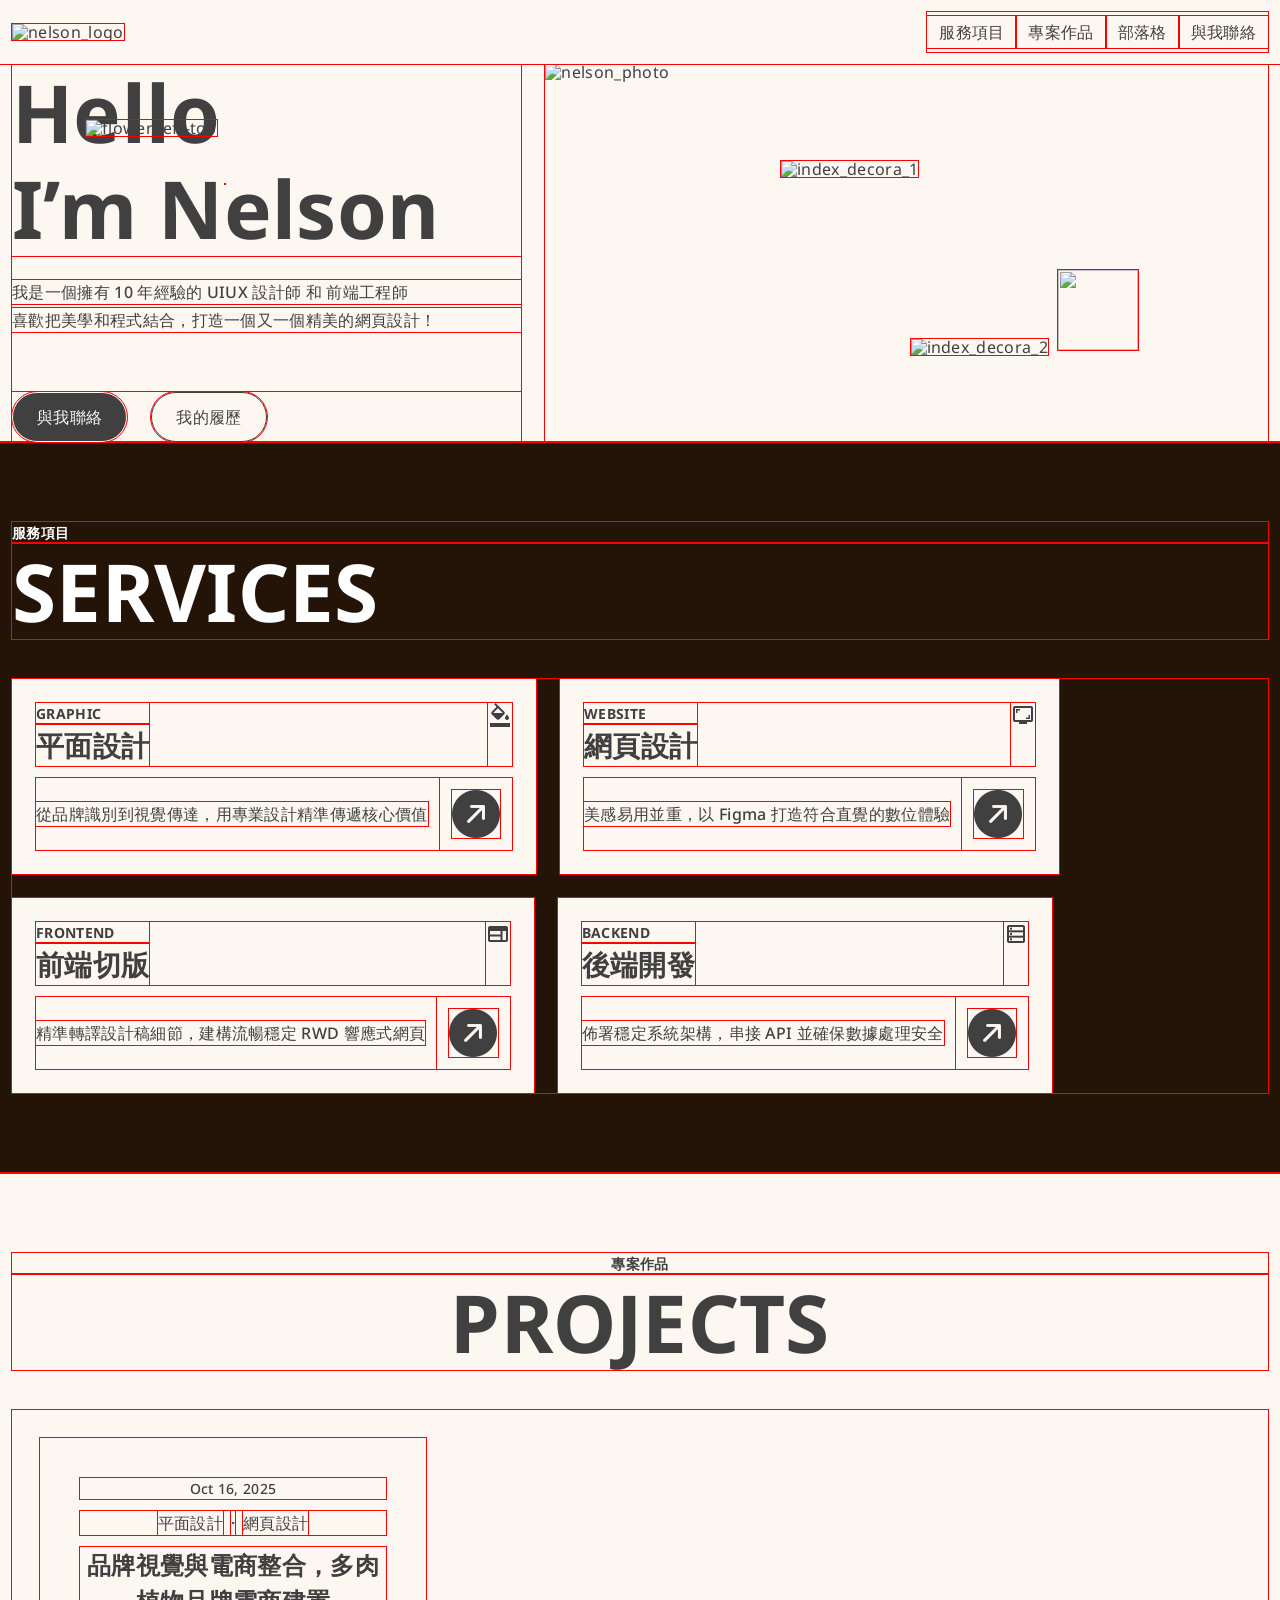
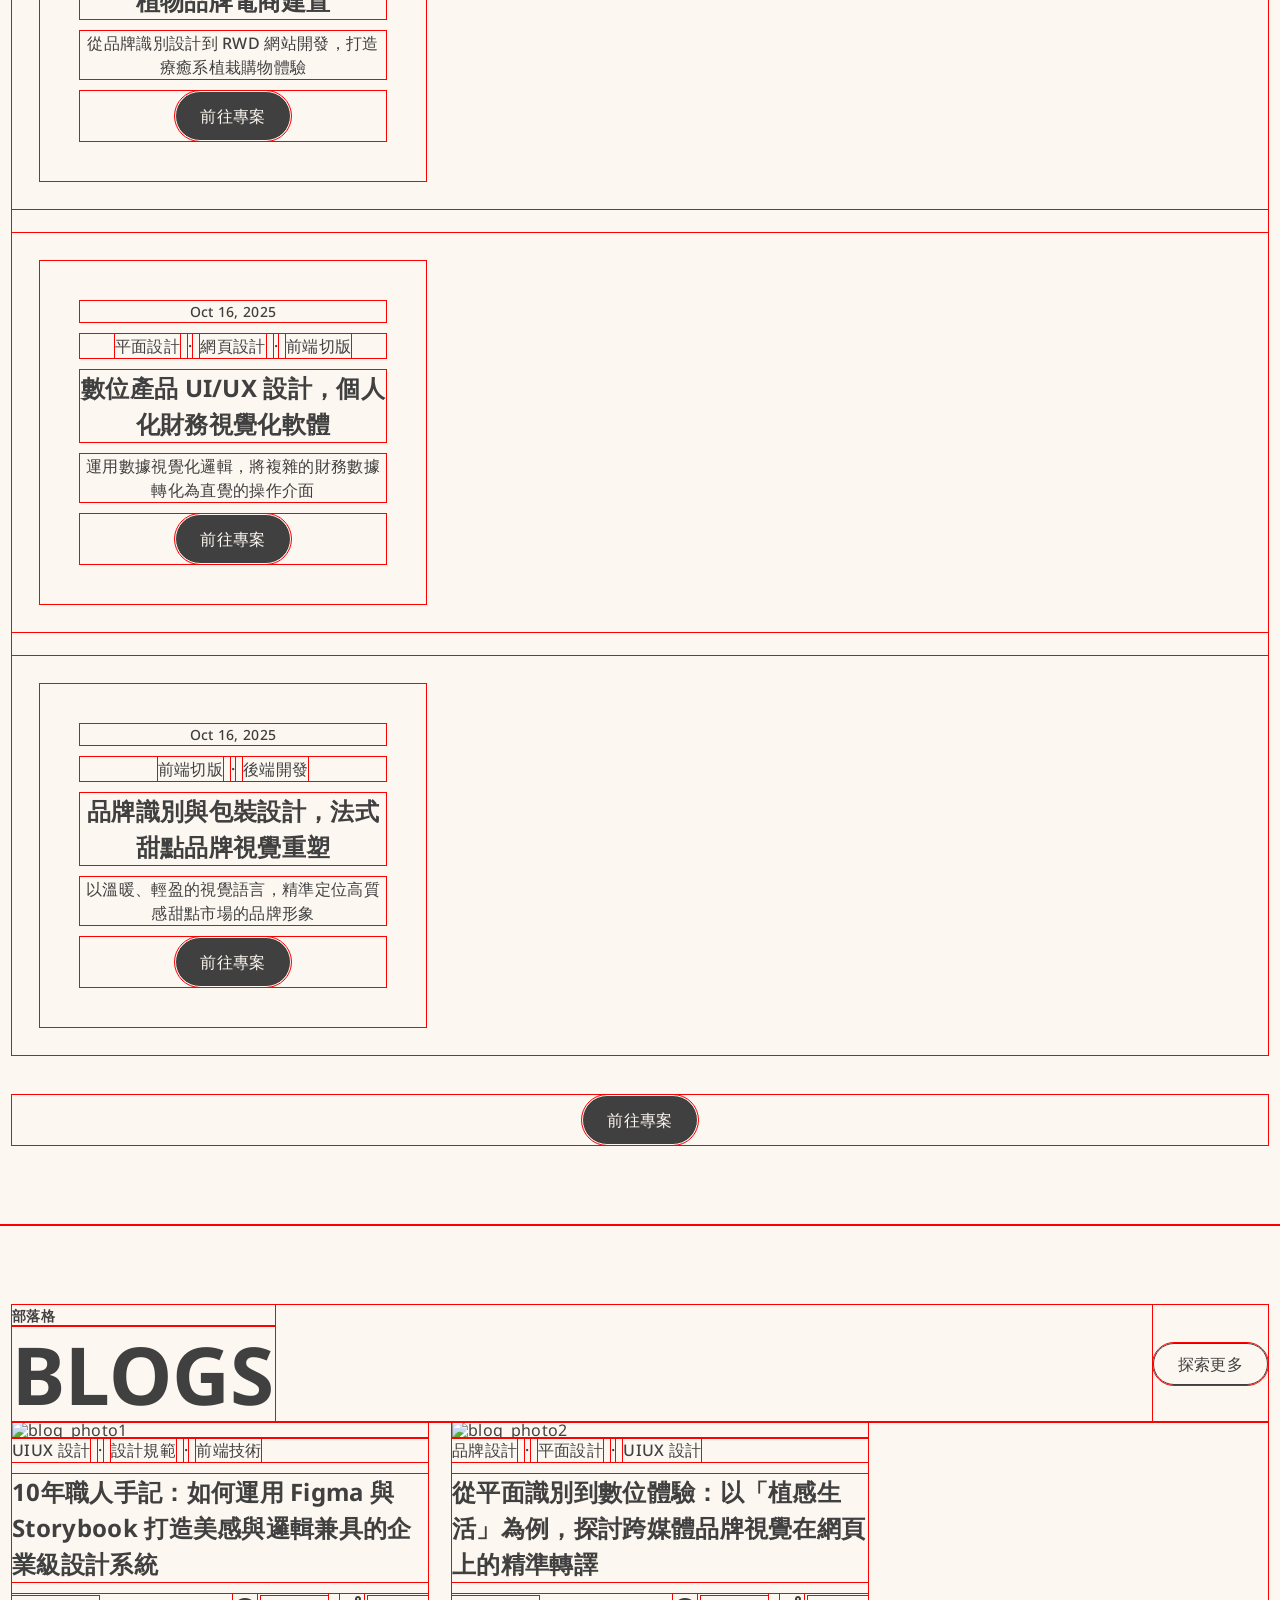
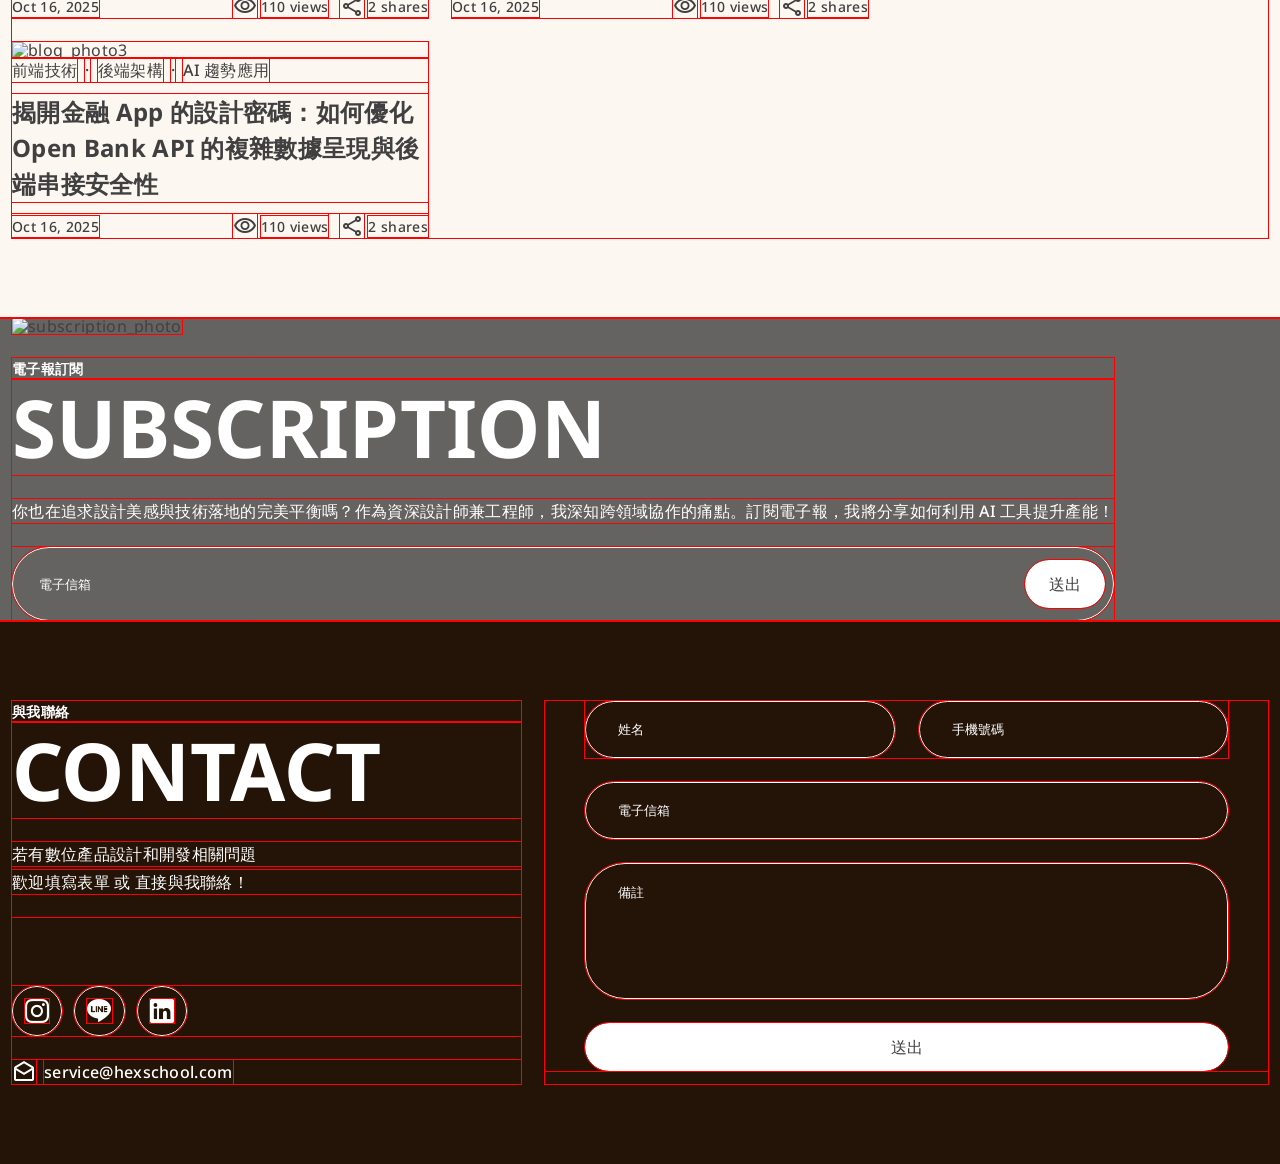
==== commit 89831ea1: "adjust rwd" ====
--- a/index.html
+++ b/index.html
@@ -6,9 +6,9 @@
     <title>Nelson</title>
 
     <!--載入相關CSS檔案，從reset先放，清空預設樣式-->
-    <link rel="stylesheet" href="/CSS/reset.css">
-    <link rel="stylesheet" href="/CSS/base.css">
-    <link rel="stylesheet" href="/CSS/index.css">
+    <link rel="stylesheet" href="./CSS/reset.css">
+    <link rel="stylesheet" href="./CSS/base.css">
+    <link rel="stylesheet" href="./CSS/index.css">
 
     <!--搜尋引擎相關-->
     <meta name="keywords" content="UIUX設計師, 前端工程師, 六角學院">
@@ -73,8 +73,8 @@
     
     <!--Profile區域-->
     <div class="profile">
-        <div class="container d-flex gap-24 jcsb margin-md-b24 d-md-column profile-deco">
-            <div class="profile-greeting d-flex jcc fdc gap-60 col-5 order-md-2 col-md-12">
+        <div class="container d-flex flex-wrap gap-24 jcsb margin-md-b24 d-md-column profile-deco">
+            <div class="profile-greeting d-flex jcc fdc gap-60 col-5 flex-wrap order-md-2 col-md-12">
                 <div class="profile-greeting-introduction d-flex fdc gap-24 gap-md-12">
                     <h1 class="heading-xxxlarge heading-md-xlarge">Hello <br>I’m Nelson</h1>
                     <div class="profile-greeting-introduction-word d-flex fdc gap-4 paragraph-medium paragraph-md-small">
@@ -87,7 +87,7 @@
                     <a href="#" class="button2">我的履歷</a>
                 </div>
             </div>
-            <img src="https://github.com/hexschool/2022-web-layout-training/blob/main/2026-web-camp/index_person.png?raw=true" alt="nelson_photo" class="col-7 order-md-1 col-md-12">
+            <img src="https://github.com/hexschool/2022-web-layout-training/blob/main/2026-web-camp/index_person.png?raw=true" alt="nelson_photo" class="col-7 flex-wrap order-md-1 col-md-12">
 
             <!--裝飾-->
             <!-- 中間塗鴉：decora_1 -->
@@ -117,7 +117,7 @@
                 <h6 class="heading-xxxsmall white heading-md-xxxxsmall">服務項目</h6>
                 <h2 class="heading-xxxlarge white heading-md-xlarge">SERVICES</h2>
             </div>
-            <div class="service-skill d-flex gap-24">
+            <div class="service-skill d-flex gap-24 flex-wrap d-md-flex">
                 <div class="service-skill-card bg-primary-50 padding-24-all d-flex fdc gap-12">
                     <div class="service-skill-card-mainTitle d-flex gap-12 jcsb">
                         <div class="service-skill-card-mainTitle-title">
@@ -247,7 +247,7 @@
                     <a href="#" class="button2 label-md-small">探索更多</a>
                 </div>
             </div>
-            <div class="blog-list d-flex gap-24 gap-md-12">
+            <div class="blog-list d-flex flex-wrap gap-24 gap-md-12 d-md-wrap">
                 <div class="blog-list-article">
                     <img src="https://github.com/hexschool/2022-web-layout-training/blob/main/2026-web-camp/blog_2.png?raw=true" alt="blog_photo1">
                     <div class="blog-list-article-detail d-flex fdc gap-12 gap-md-8">
@@ -334,13 +334,13 @@
     </div>
     <!--Subscription區域-->
     <div class="subscription">
-        <div class="container d-flex gap-24 d-md-column">
+        <div class="container d-flex flex-wrap gap-24 d-md-column">
             <img src="https://github.com/hexschool/2022-web-layout-training/blob/main/2026-web-camp/subscription.png?raw=true" alt="subscription_photo">
             <div class="subscription-area d-flex fdc gap-24 jcc">
                 <div class="subscription-area-mainTitle d-flex fdc gap-24 white">
                     <div class="subscription-area-mainTitle-title">
                         <h6 class="heading-xxxsmall heading-md-xxxxsmall">電子報訂閱</h6>
-                        <h2 class="heading-xxxlarge heading-md-xlarge">SUBSCRIPTION</h2>
+                        <h2 class="heading-xxxlarge heading-md-xlarge auto-wrap">SUBSCRIPTION</h2>
                     </div>
                     <p class="paragraph-medium paragraph-md-small">你也在追求設計美感與技術落地的完美平衡嗎？作為資深設計師兼工程師，我深知跨領域協作的痛點。訂閱電子報，我將分享如何利用 AI 工具提升產能！</p>
                 </div>
@@ -359,8 +359,8 @@
 
     <!--Contact區域-->
     <div class="contact">
-        <div class="container d-flex gap-24 py-80 py-md-40 flex-md-col" id="contact">
-            <div class="contact-mainTitle d-flex fdc gap-24 col-5 col-md-12">
+        <div class="container d-flex gap-24 py-80 py-md-40 flex-md-col d-tb-column" id="contact">
+            <div class="contact-mainTitle d-flex flex-wrap fdc gap-24 col-5 col-md-12">
                 <div class="contact-mainTitle-tile">
                     <h6 class="heading-xxxsmall heading-md-xxxxsmall">與我聯絡</h6>
                     <h2 class="heading-xxxlarge heading-md-xlarge">CONTACT</h2>
@@ -370,7 +370,7 @@
                     <p>歡迎填寫表單 或 直接與我聯絡！</p>
                 </div>
                 <!--桌機版：先出現SNS資訊-->
-                <div class="contact-mainTitle-connect d-flex fdc gap-24 d-md-none paragraph-medium paragraph-md-small padding-top-68 padding-md-top0">
+                <div class="contact-mainTitle-connect d-flex fdc gap-24 d-tb-none d-md-none paragraph-medium paragraph-md-small padding-top-68 padding-md-top0">
                     <div class="contact-mainTitle-connect-SNS d-flex gap-12">
                         <a href="#" class="icon-circle-48"><i class="bi bi-instagram"></i></a>
                         <a href="#" class="icon-circle-48"><i class="bi bi-line"></i></a>
@@ -386,18 +386,18 @@
                 <!--action:"javascript:void(0)"：完全不送出
                 method：「post」不會顯示在網址上/「get」會顯示在網址上
                 -->
-                <form action="javascript:void(0)" method="post" class="d-flex fdc gap-24 paragraph-medium paragraph-md-small flex-wrap px-40 px-md-0">
+                <form action="javascript:void(0)" method="post" class="d-flex fdc gap-24 paragraph-medium paragraph-md-small flex-wrap px-40 px-md-0 ">
                     <div class="contact-form-namePhone d-flex gap-24 d-md-column">
                         <input type="text" placeholder="姓名" class="contact-input-half py-20 px-32 w-md-full">
                         <input type="tel" placeholder="手機號碼" class="contact-input-half py-20 px-32 w-md-full">
                     </div>
-                    <input type="email" placeholder="電子信箱" class="w-full py-20 px-32">
-                    <textarea placeholder="備註" class="w-full py-20 px-32"></textarea>
-                    <button type="submit" class="w-full label-medium label-md-small py-12">送出</button>
+                    <input type="email" placeholder="電子信箱" class="py-20 px-32">
+                    <textarea placeholder="備註" class="py-20 px-32"></textarea>
+                    <button type="submit" class="label-medium label-md-small py-12">送出</button>
                 </form>
             </div>
             <!--RWD：375px SNS資訊在表格後出現-->
-            <div class="contact-sns-md d-none d-md-block paragraph-medium paragraph-md-small">
+            <div class="contact-sns-md d-none d-md-block d-tb-block paragraph-medium paragraph-md-small">
                 <div class="contact-mainTitle-connect d-flex fdc gap-24 padding-top-68 padding-md-top0">
                     <div class="contact-mainTitle-connect-SNS d-flex gap-12">
                         <a href="#" class="icon-md-circle-44"><i class="bi bi-instagram"></i></a>
--- a/CSS/base.css
+++ b/CSS/base.css
@@ -35,10 +35,11 @@
 
 /* 可以先將所有物件加上邊框，來判斷範圍
     border會佔據距離，outline不會
+*/
 *,*:before,*:after{
 	outline: 1px solid red;
 }
-*/
+
 
 /* 網格系統 */
 :root {
@@ -428,9 +429,12 @@
 }
 
 
+
+
 /* 響應式 
 用「d-md-」開頭，能快速了解這是for 手機版的rwd
 */
+
 @media (max-width: 375px) {
     /* 在md以下，原本隱藏的要打開 */
     .d-md-block{
@@ -673,7 +677,6 @@
     }
 }
 
-
 /* flex 排版 */
 .fdc {
     flex-direction: column;
@@ -705,6 +708,11 @@
 
 .text-c {
     text-align: center;
+}
+
+.auto-wrap {
+    word-break: break-all; /* 遇到長英文或網址時，強制拆開單字換行 */
+    overflow-wrap: break-word; /* 遇到太長的字串時，自動斷行到下一行 */
 }
 
 
@@ -758,6 +766,7 @@
 
 /* Service 區塊*/
 /* 手機版rwd */
+
 @media (max-width: 375px) {
     /* 設定服務項目的卡片可以橫向滑動 */
     .service-skill {
@@ -772,6 +781,10 @@
     }
 }
 
+
+.blog-list-article {
+    max-width: 416px;
+}
 
 
 
@@ -795,6 +808,8 @@
     border: none;
     outline: none;
     background: transparent;
+    flex: 1;
+    width: 100%;
 }
 
 .subscription-area-form input::placeholder {
@@ -808,6 +823,7 @@
     background: var(--color-neutral-0);
     cursor: pointer;
 }
+
 
 @media (max-width:375px) {
     .subscription {
@@ -830,11 +846,10 @@
 }
 
 
-
 /* Contact 區塊 */
 .contact-input-half {
     --gap: 24px;
-    width: calc(100% - var(--gap) / 2);
+    width: calc((100% - var(--gap)) / 2);
 }
 
 
@@ -846,6 +861,7 @@
 .padding-top-68 {
     padding-top: 68px;
 }
+
 
 @media (max-width: 375px) {
     .padding-md-top0 {
@@ -893,6 +909,41 @@
     cursor: pointer;
 }
 
+@media (max-width: 928px) {
+    .d-tb-column {
+        flex-direction: column;
+    }
+
+    .d-tb-block {
+        display: block;
+    }
+
+    .d-tb-none {
+        display: none;
+    }
+
+    /* 調整顯示順序 */
+    .order-tb-1 {
+        order: 1;
+    }
+
+    .order-tb-2 {
+        order: 2;
+    }
+}
+
+
+
+@media (max-width: 375px) {
+    .contact-form.col-md-12 {
+        width: 100%;
+    }    
+}
+
+
+
+
+
 /* Project 區塊 */
 .project-list-item1 {
     background-image: url("https://github.com/hexschool/2022-web-layout-training/blob/main/2026-web-camp/project_1.png?raw=true");
@@ -923,6 +974,7 @@
     padding: 40px;
     margin: 28px 0px 28px 28px;
 }
+
 
 
 @media (max-width: 375px) {
@@ -958,4 +1010,4 @@
         padding: 24px;
         margin: 280px 16px 16px 16px;
     }
-}
+}
--- a/CSS/index.css
+++ b/CSS/index.css
@@ -12,6 +12,9 @@
 .deco {
     position: absolute;
     pointer-events: none; /* 避免裝飾圖擋住滑鼠點擊 */
+
+    /* 新增平滑過渡：當 JS 改變 transform 時才會柔和 */
+    transition: transform 0.3s cubic-bezier(0.25, 1, 0.5, 1);
 }
 
 .decorate-1 {
@@ -128,6 +131,7 @@
     }
 
 /* Related blogs區塊 */
+
 @media (max-width: 375px) {
     .blog-list {
         flex-direction: row;
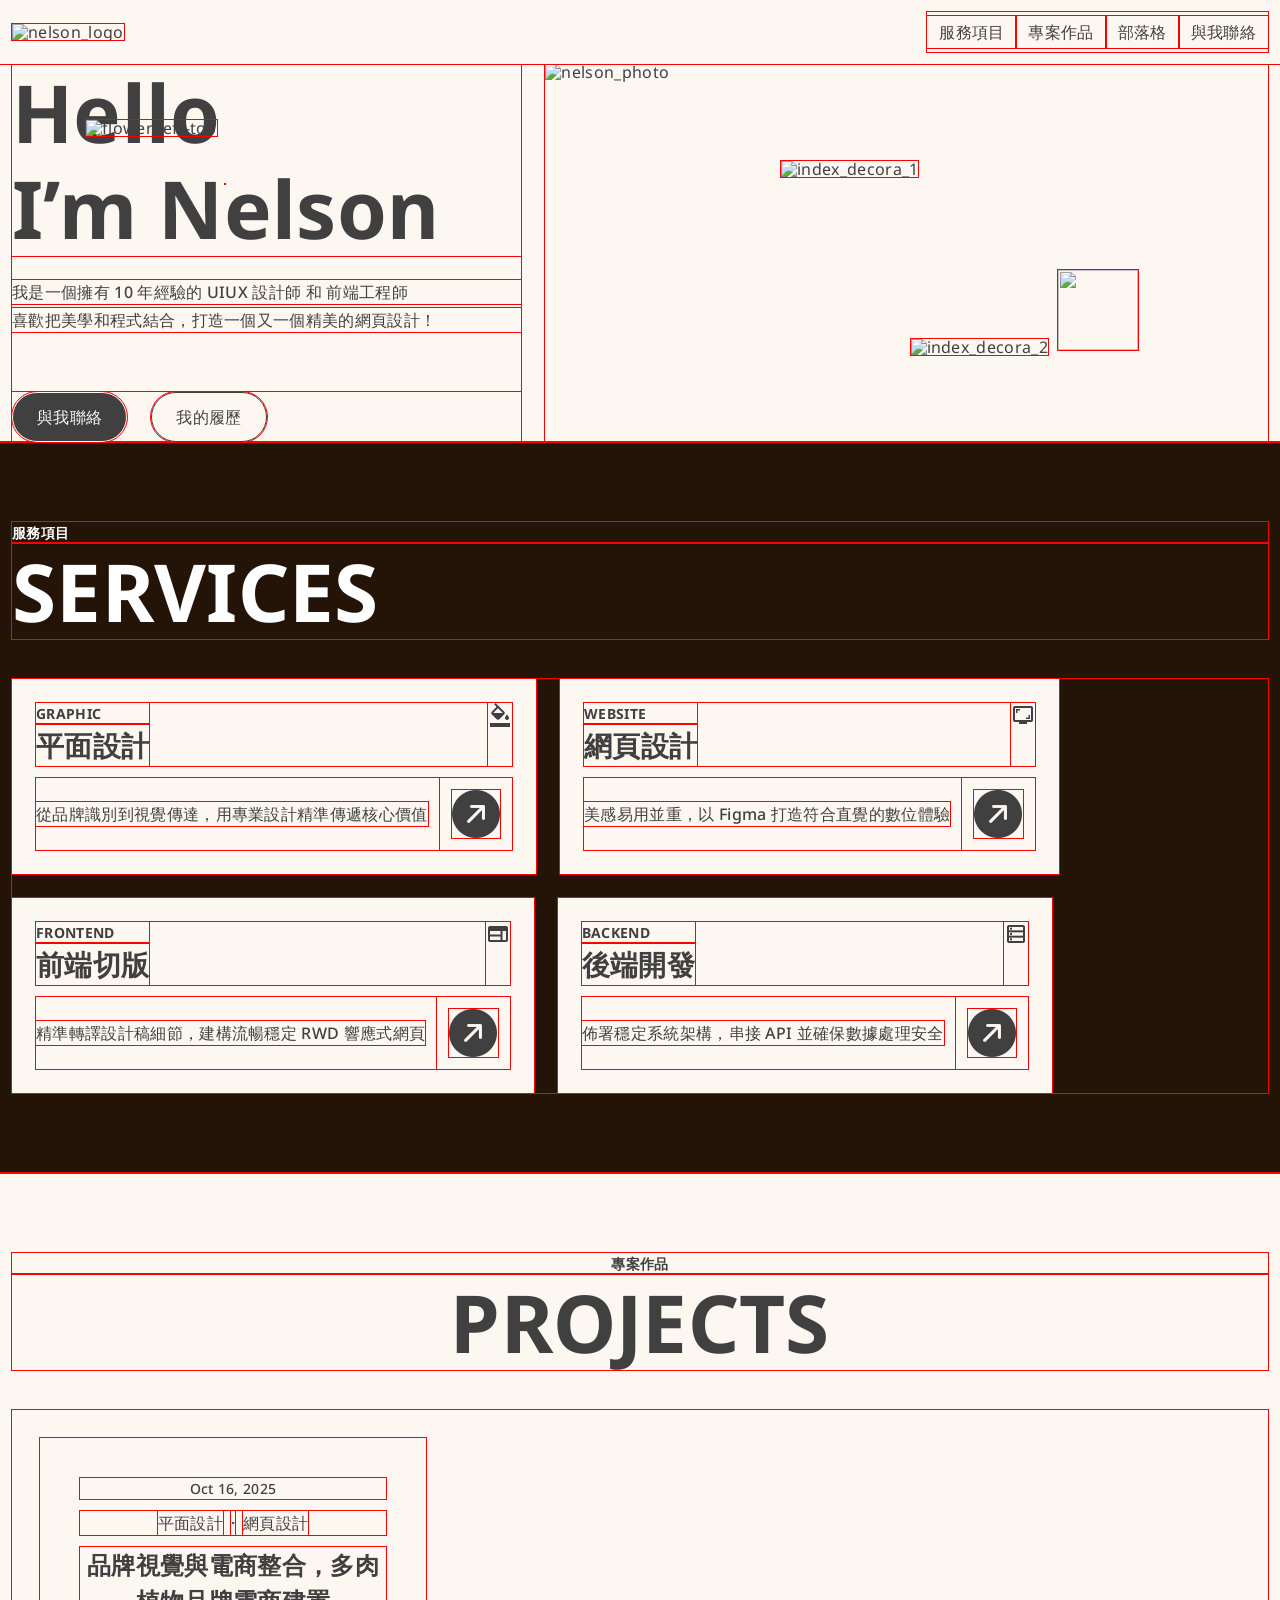
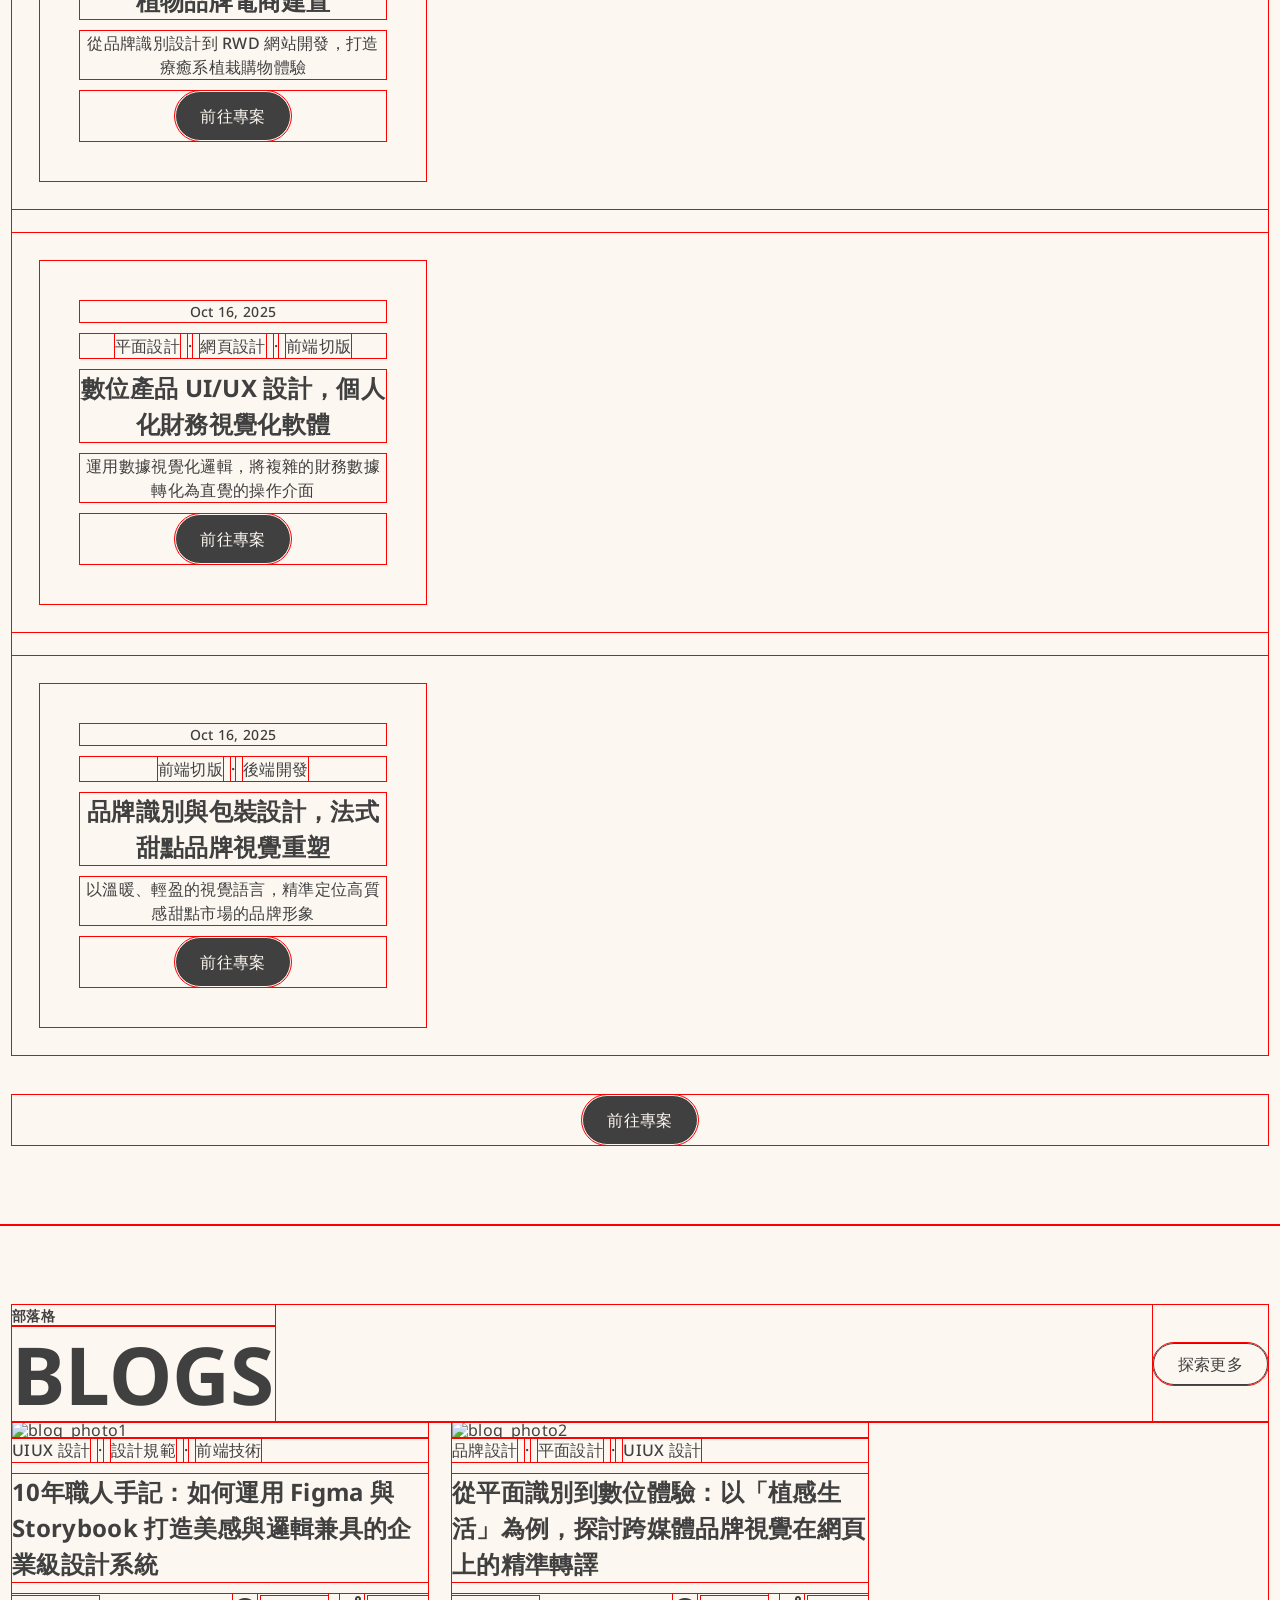
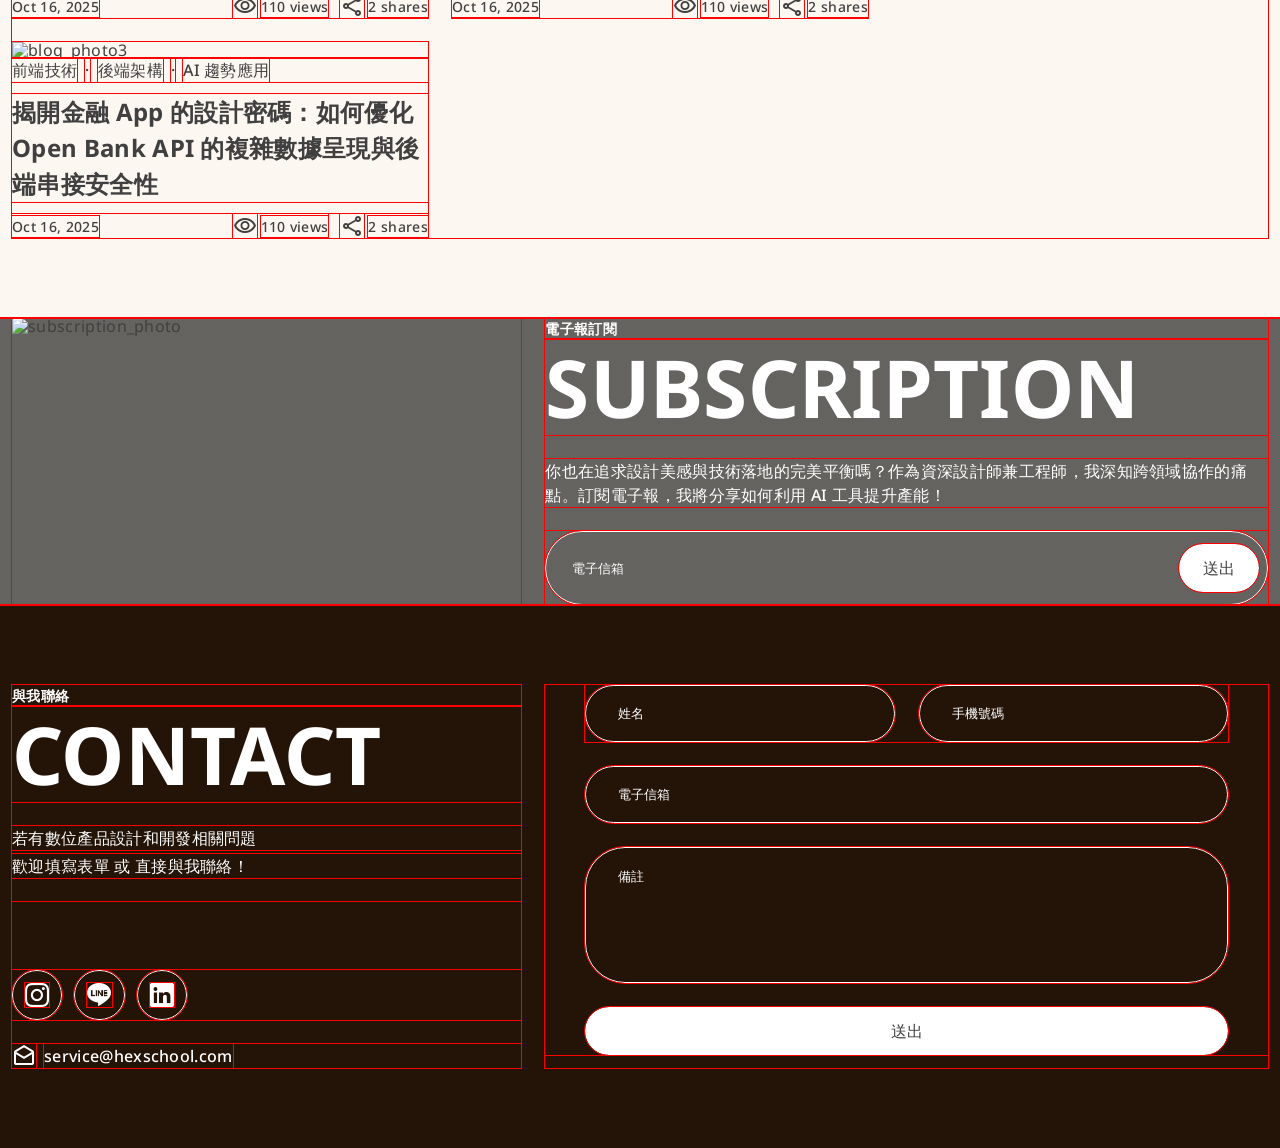
==== commit 5868960b: "adjust rwd-index.html, blog.html" ====
--- a/index.html
+++ b/index.html
@@ -334,21 +334,21 @@
     </div>
     <!--Subscription區域-->
     <div class="subscription">
-        <div class="container d-flex flex-wrap gap-24 d-md-column">
-            <img src="https://github.com/hexschool/2022-web-layout-training/blob/main/2026-web-camp/subscription.png?raw=true" alt="subscription_photo">
-            <div class="subscription-area d-flex fdc gap-24 jcc">
+        <div class="container d-flex gap-24 d-md-column">
+            <img src="https://github.com/hexschool/2022-web-layout-training/blob/main/2026-web-camp/subscription.png?raw=true" alt="subscription_photo" class="col-5 col-md-12">
+            <div class="subscription-area d-flex flex-wrap fdc gap-24 jcc col-7 col-md-12">
                 <div class="subscription-area-mainTitle d-flex fdc gap-24 white">
                     <div class="subscription-area-mainTitle-title">
                         <h6 class="heading-xxxsmall heading-md-xxxxsmall">電子報訂閱</h6>
                         <h2 class="heading-xxxlarge heading-md-xlarge auto-wrap">SUBSCRIPTION</h2>
                     </div>
-                    <p class="paragraph-medium paragraph-md-small">你也在追求設計美感與技術落地的完美平衡嗎？作為資深設計師兼工程師，我深知跨領域協作的痛點。訂閱電子報，我將分享如何利用 AI 工具提升產能！</p>
+                    <p class="paragraph-medium paragraph-md-small auto-wrap">你也在追求設計美感與技術落地的完美平衡嗎？作為資深設計師兼工程師，我深知跨領域協作的痛點。訂閱電子報，我將分享如何利用 AI 工具提升產能！</p>
                 </div>
                 <div class="subscription-area-form py-md-40 paragraph-medium paragraph-md-small">
                     <!--action:"javascript:void(0)"：完全不送出
                     method：「post」不會顯示在網址上/「get」會顯示在網址上
                     -->
-                    <form action="javascript:void(0)" method="post" class="d-flex align-c jcsb">
+                    <form action="javascript:void(0)" method="post" class="d-flex flex-wrap align-c jcsb">
                         <input type="email" placeholder="電子信箱">
                         <button type="submit">送出</button>
                     </form>
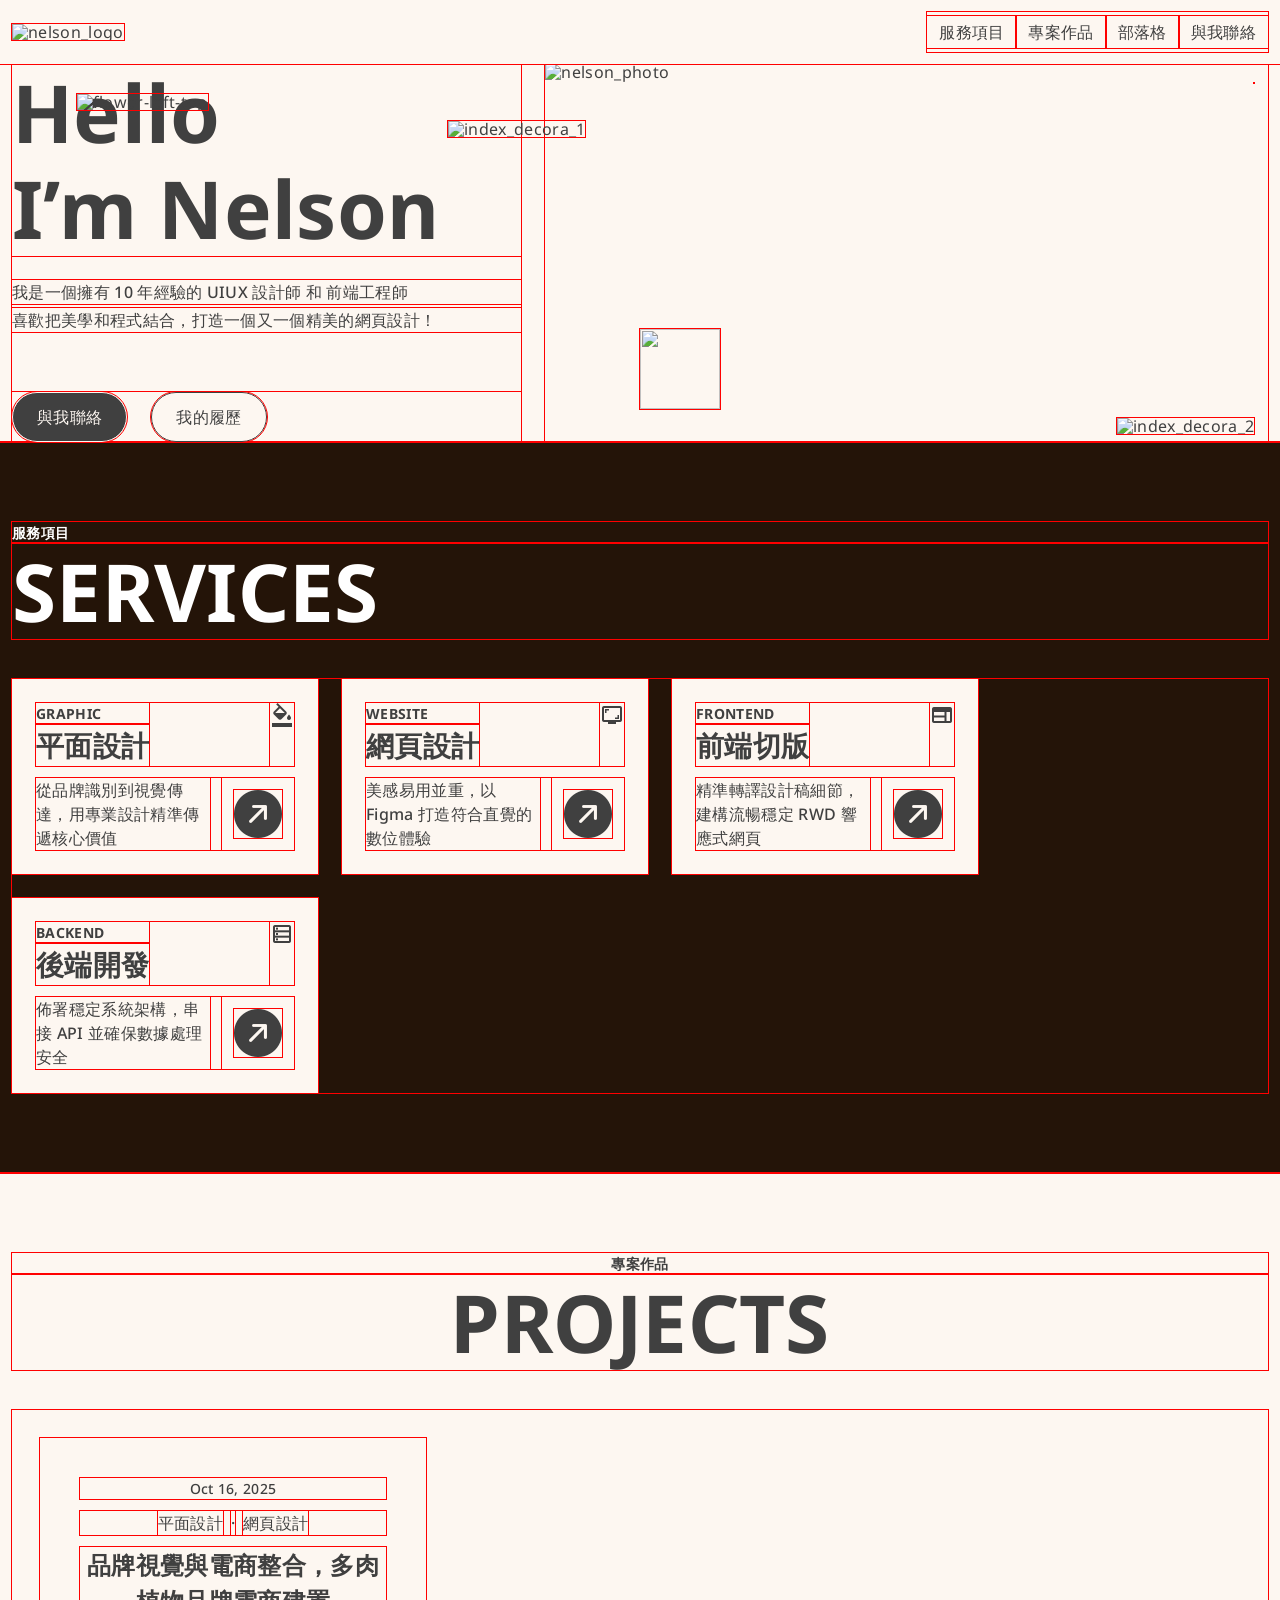
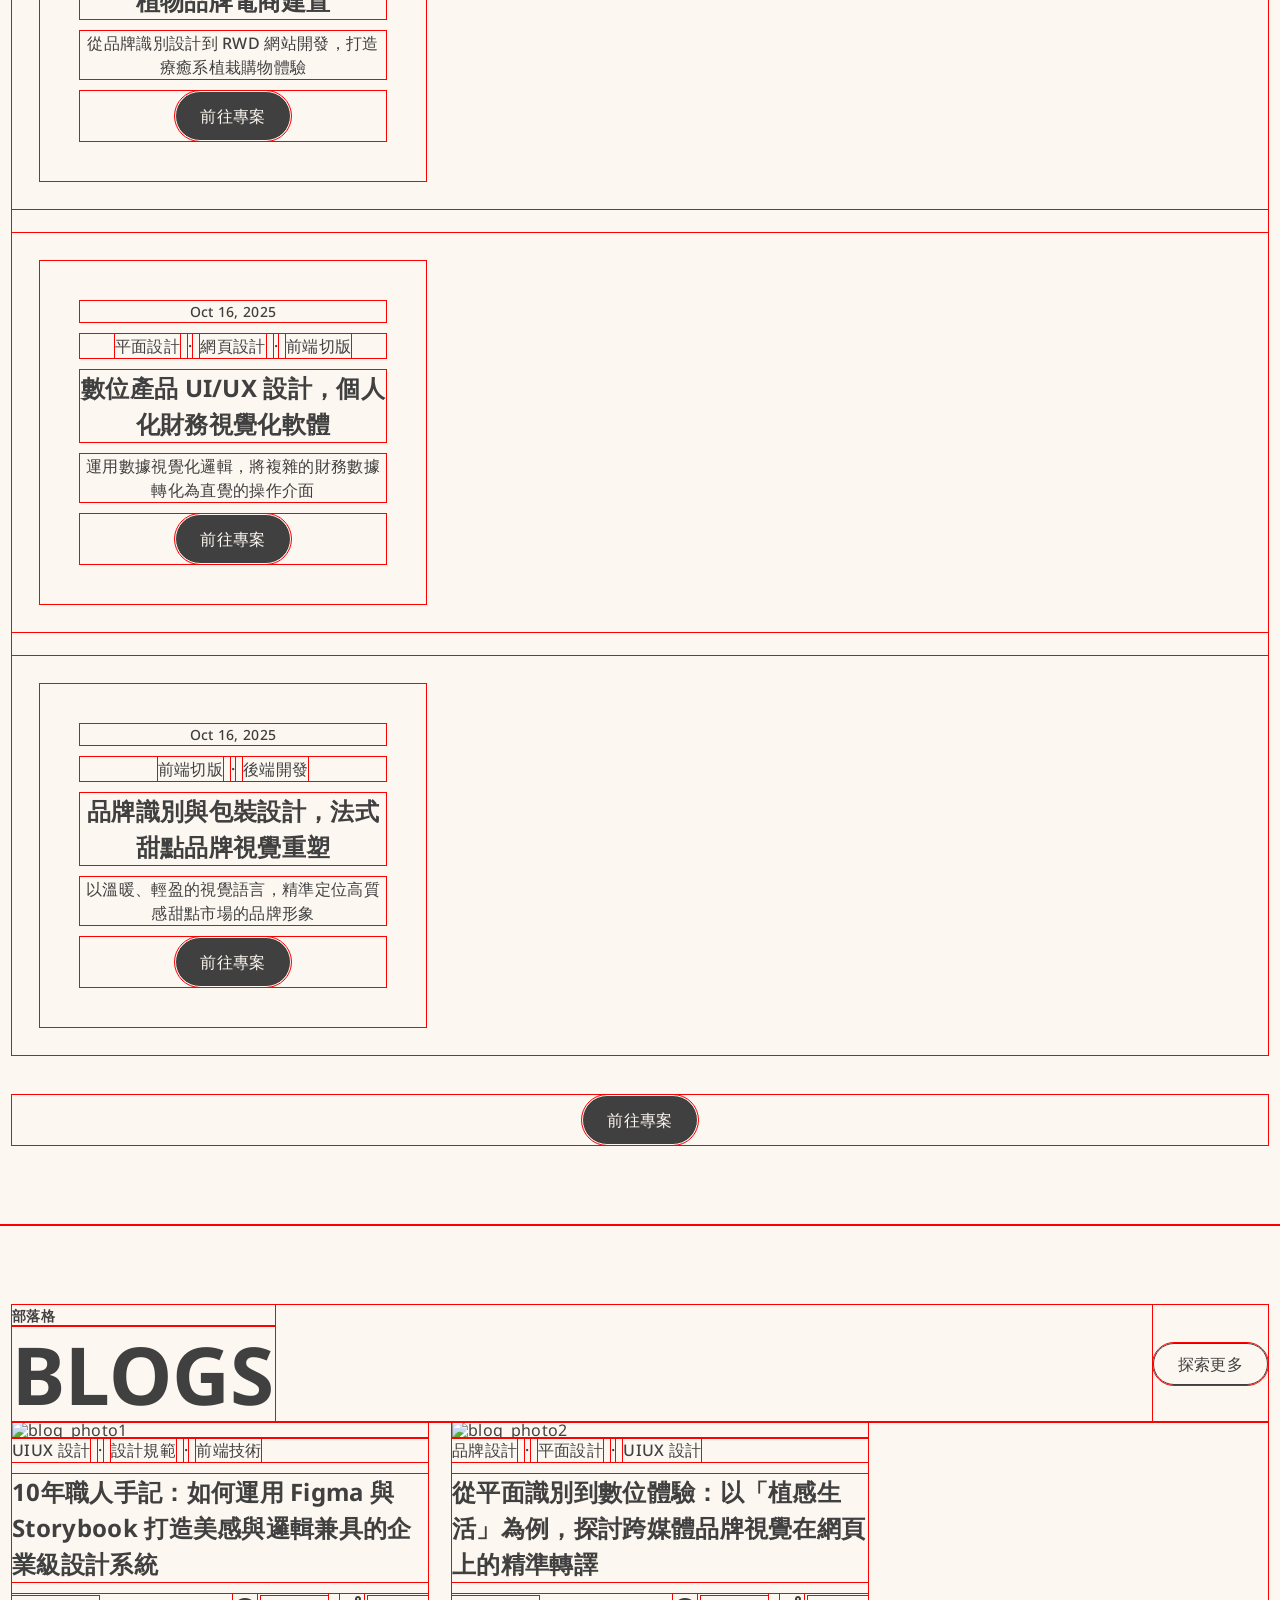
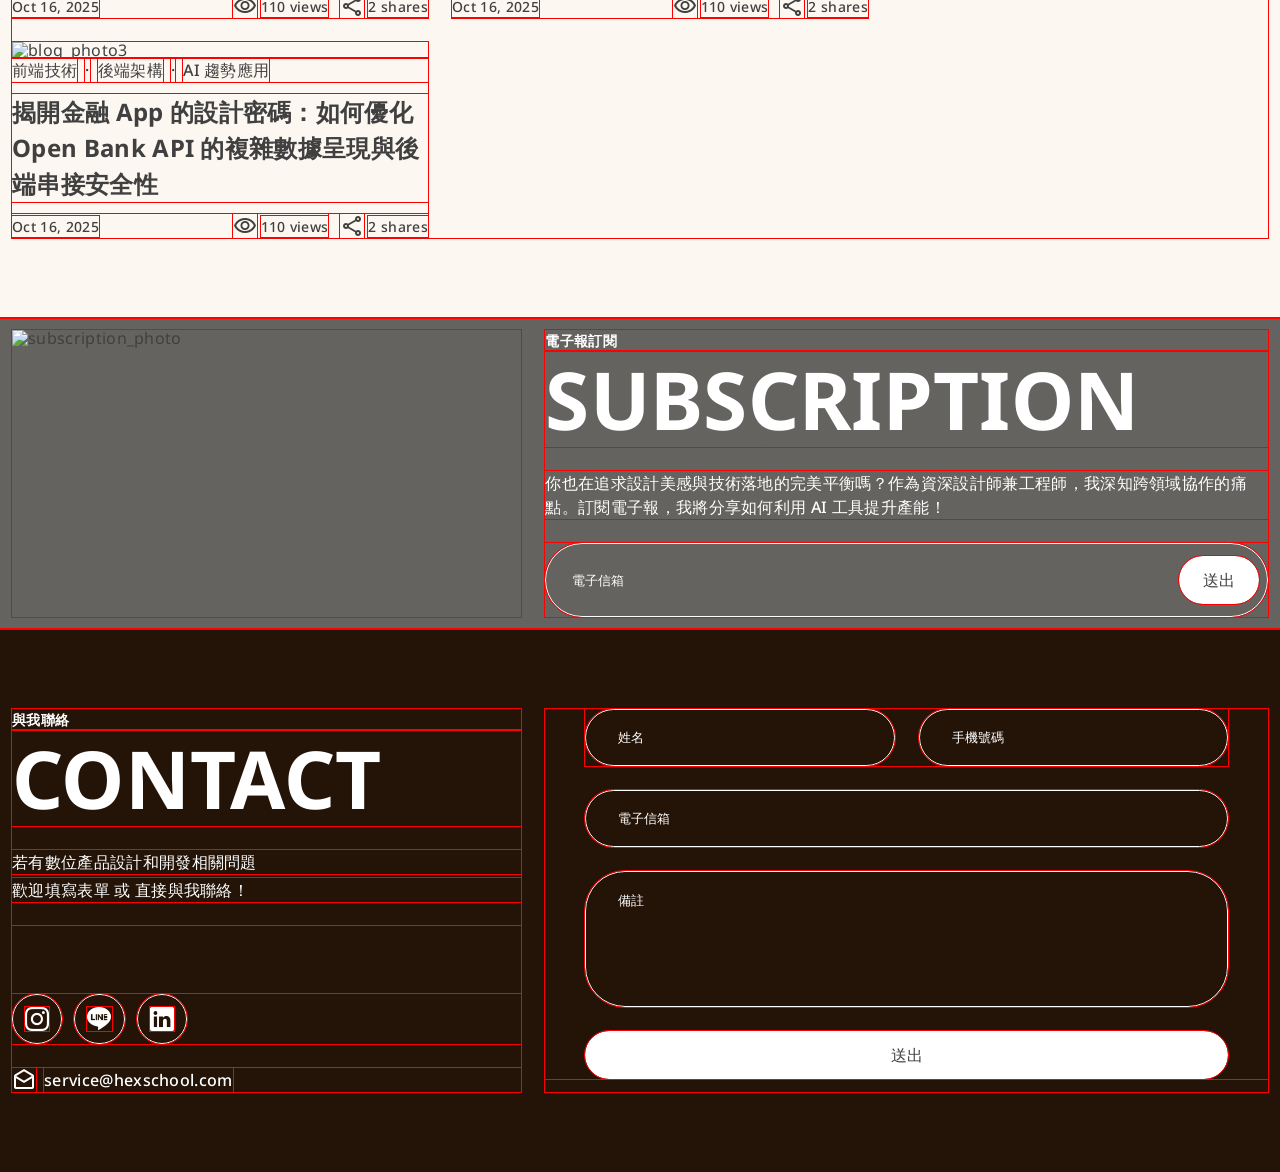
==== commit 1d86d442: "adjust rwd, animation" ====
--- a/index.html
+++ b/index.html
@@ -73,8 +73,8 @@
     
     <!--Profile區域-->
     <div class="profile">
-        <div class="container d-flex flex-wrap gap-24 jcsb margin-md-b24 d-md-column profile-deco">
-            <div class="profile-greeting d-flex jcc fdc gap-60 col-5 flex-wrap order-md-2 col-md-12">
+        <div class="container d-flex flex-wrap gap-24 jcsb margin-md-b24 d-md-column d-tb-column relative">
+            <div class="profile-greeting d-flex jcc fdc gap-60 col-5 flex-wrap order-md-2 order-tb-2 col-md-12 col-tb-12">
                 <div class="profile-greeting-introduction d-flex fdc gap-24 gap-md-12">
                     <h1 class="heading-xxxlarge heading-md-xlarge">Hello <br>I’m Nelson</h1>
                     <div class="profile-greeting-introduction-word d-flex fdc gap-4 paragraph-medium paragraph-md-small">
@@ -87,7 +87,7 @@
                     <a href="#" class="button2">我的履歷</a>
                 </div>
             </div>
-            <img src="https://github.com/hexschool/2022-web-layout-training/blob/main/2026-web-camp/index_person.png?raw=true" alt="nelson_photo" class="col-7 flex-wrap order-md-1 col-md-12">
+            <img src="https://github.com/hexschool/2022-web-layout-training/blob/main/2026-web-camp/index_person.png?raw=true" alt="nelson_photo" class="col-7 flex-wrap order-md-1 order-tb-1 col-md-12 col-tb-12">
 
             <!--裝飾-->
             <!-- 中間塗鴉：decora_1 -->
@@ -334,9 +334,9 @@
     </div>
     <!--Subscription區域-->
     <div class="subscription">
-        <div class="container d-flex gap-24 d-md-column">
-            <img src="https://github.com/hexschool/2022-web-layout-training/blob/main/2026-web-camp/subscription.png?raw=true" alt="subscription_photo" class="col-5 col-md-12">
-            <div class="subscription-area d-flex flex-wrap fdc gap-24 jcc col-7 col-md-12">
+        <div class="container d-flex gap-24 d-md-column padding-12-all d-tb-column">
+            <img src="https://github.com/hexschool/2022-web-layout-training/blob/main/2026-web-camp/subscription.png?raw=true" alt="subscription_photo" class="col-5 col-md-12 col-tb-12">
+            <div class="subscription-area d-flex flex-wrap fdc gap-24 jcc col-7 col-md-12 col-tb-12 w-tb-full w-md-full">
                 <div class="subscription-area-mainTitle d-flex fdc gap-24 white">
                     <div class="subscription-area-mainTitle-title">
                         <h6 class="heading-xxxsmall heading-md-xxxxsmall">電子報訂閱</h6>
@@ -360,7 +360,7 @@
     <!--Contact區域-->
     <div class="contact">
         <div class="container d-flex gap-24 py-80 py-md-40 flex-md-col d-tb-column" id="contact">
-            <div class="contact-mainTitle d-flex flex-wrap fdc gap-24 col-5 col-md-12">
+            <div class="contact-mainTitle d-flex flex-wrap fdc gap-24 col-5 col-md-12 col-tb-12">
                 <div class="contact-mainTitle-tile">
                     <h6 class="heading-xxxsmall heading-md-xxxxsmall">與我聯絡</h6>
                     <h2 class="heading-xxxlarge heading-md-xlarge">CONTACT</h2>
@@ -382,18 +382,18 @@
                     </div>
                 </div>
             </div>
-            <div class="contact-form col-7 col-md-12">
+            <div class="contact-form col-7 col-md-12 col-tb-12">
                 <!--action:"javascript:void(0)"：完全不送出
                 method：「post」不會顯示在網址上/「get」會顯示在網址上
                 -->
-                <form action="javascript:void(0)" method="post" class="d-flex fdc gap-24 paragraph-medium paragraph-md-small flex-wrap px-40 px-md-0 ">
+                <form action="javascript:void(0)" method="post" class="d-flex fdc gap-24 paragraph-medium paragraph-md-small flex-wrap px-40 px-md-0 px-tb-0 w-tb-full w-md-full">
                     <div class="contact-form-namePhone d-flex gap-24 d-md-column">
-                        <input type="text" placeholder="姓名" class="contact-input-half py-20 px-32 w-md-full">
-                        <input type="tel" placeholder="手機號碼" class="contact-input-half py-20 px-32 w-md-full">
-                    </div>
-                    <input type="email" placeholder="電子信箱" class="py-20 px-32">
-                    <textarea placeholder="備註" class="py-20 px-32"></textarea>
-                    <button type="submit" class="label-medium label-md-small py-12">送出</button>
+                        <input type="text" placeholder="姓名" class="contact-input-half py-20 px-32 w-md-full w-tb-full">
+                        <input type="tel" placeholder="手機號碼" class="contact-input-half py-20 px-32 w-md-full w-tb-full">
+                    </div>
+                    <input type="email" placeholder="電子信箱" class="w-full py-20 px-32">
+                    <textarea placeholder="備註" class="w-full py-20 px-32"></textarea>
+                    <button type="submit" class="w-full label-medium label-md-small py-12">送出</button>
                 </form>
             </div>
             <!--RWD：375px SNS資訊在表格後出現-->
--- a/CSS/base.css
+++ b/CSS/base.css
@@ -9,6 +9,7 @@
     display: block;
     max-width: 100%;
     height: auto;
+    vertical-align: middle;
 }
 
 /* 清除<a>標籤預設的底線與藍色文字舊有樣式 */
@@ -254,9 +255,6 @@
 }
 
 
-
-
-
 /* 按鈕樣式 */
 .button1 {
     background-color: var(--color-neutral-700);
@@ -781,7 +779,6 @@
     }
 }
 
-
 .blog-list-article {
     max-width: 416px;
 }
@@ -922,6 +919,14 @@
         display: none;
     }
 
+    .d-tb-flex {
+        display: flex;
+    }
+
+    .d-tb-spacearound{
+        justify-content: space-around;
+    }
+
     /* 調整顯示順序 */
     .order-tb-1 {
         order: 1;
@@ -930,6 +935,26 @@
     .order-tb-2 {
         order: 2;
     }
+
+    .col-tb-12 {
+        width: 100%;
+    }
+
+
+    .w-tb-full {
+        width: 100%;
+    }
+
+    .px-tb-0 {
+        padding-left: 0px;
+        padding-right: 0px;
+    }
+
+    .contact-input-half {
+        width: 100%;
+    }
+
+
 }
 
 
--- a/CSS/index.css
+++ b/CSS/index.css
@@ -3,11 +3,31 @@
     background-color: var(--color-primary-50);
 }
 
+.service-skill-card {
+    max-width: 306px;
+}
+
+@media (max-width: 375px) {
+    .service-skill {
+        flex-direction: row;
+        flex-wrap: nowrap;
+        align-items: stretch;
+        overflow-x: auto;
+        -webkit-overflow-scrolling: touch;   /* 讓手機滑動時有滑順的滑鼠/手指跟隨感 */
+        scrollbar-width: none; /* 隱藏原生的滾動條*/
+    }
+
+    .service-skill-card {
+        width: 100%;
+    }
+}
+
+
 /* 裝飾定位 */
-.profile {
-    position: relative;
-    overflow: hidden;
-}
+.relative {
+     position: relative;
+}
+
 
 .deco {
     position: absolute;
@@ -18,50 +38,93 @@
 }
 
 .decorate-1 {
-    top: 97px;
-    left: 781px;
+    position: absolute;
+    top: 15%;
+    left: 35%;
 }
 
 .decorate-2 {
-    bottom: 87px;
-    right: 232px;
+    position: absolute;
+    bottom: 2%;
+    right: 2%;
 }
 
 .flower-left-top {
-    top: 56px;
-    left: 86px;
+    position: absolute;
+    top: 8%;
+    left: 6%;
 }
 
 .decorate-4 {
-    top: 120px;
-    left: 225px;
+    display: none;
 }
 
 .decorate-3 {
+    position: absolute;
     &.flower-left-bottom {
-        top: 528px;
-        left: 703px;
+        top: 70%;
+        left: 50%;
         width: 80px;
         height: 80px;
     }
 }
 
 .decorate-5 {
-    top: 597px;
-    left: 523px;
+    display: none;
 }
 
 .decorate-3 {
+    position: absolute;
     &.flower-right-center {
-        top: 206px;
-        right: 142px;
-        width: 80px;
-        height: 80px;
-    }
-}
+        top: 5%;
+        right: 2%;
+    }
+}
+
+@media (max-width: 928px) {
+    .decorate-1 {
+        position: absolute;
+        top: 26px;
+        left: -27px;
+        width: 80px;
+        height: 79px;
+    }
+
+    .decorate-2 {
+        position: absolute;
+        top: 320px;
+        right: 10px;
+        width: 80px;
+        height: 69px;
+    }
+
+    .decorate-3 {
+        display: none;
+    }
+
+    &.flower-left-top {
+      display: none;
+    }
+
+    &.flower-right-center {
+      display: none;
+    }
+
+    .decorate-4,
+    .decorate-5 {
+        display: none;
+    }
+
+    .decorate-6 {
+        display: none;
+    }
+}
+    
+
 
 @media (max-width: 375px) {
     .decorate-1 {
+        position: absolute;
         top: 26px;
         left: -27px;
         width: 80px;
@@ -69,6 +132,7 @@
     }
 
     .decorate-2 {
+        position: absolute;
         top: 274px;
         right: -25px;
         width: 80px;
@@ -76,11 +140,12 @@
     }
 
     .decorate-3 {
-    &.flower-left-bottom {
-      width: 80px;
-      height: 80px;
-      top: 414px;
-      left: 249px;
+        position: absolute;
+        &.flower-left-bottom {
+        width: 80px;
+        height: 80px;
+        top: 414px;
+        left: 249px;
     }
 
     &.flower-left-top {
@@ -97,7 +162,7 @@
         display: none;
     }
 
-    /* 僅於手機版顯示的線條圖片 */
+    /* 僅於平板＆手機版顯示的線條圖片 */
     .decorate-6 {
         position: absolute;
         display: block;
@@ -130,11 +195,19 @@
         justify-content: space-between;
     }
 
-/* Related blogs區塊 */
+/* Blogs區塊 */
+@media (max-width: 928px) {
+    .blog-list-article {
+        flex-shrink: 0;
+        width: 100%;
+    }
+}
+
 
 @media (max-width: 375px) {
     .blog-list {
         flex-direction: row;
+        flex-wrap: nowrap;
         align-items: stretch;
         overflow-x: auto;
         -webkit-overflow-scrolling: touch;   /* 讓手機滑動時有滑順的滑鼠/手指跟隨感 */
@@ -143,7 +216,8 @@
 
     .blog-list-article {
         flex-shrink: 0;
-        width: 280px;
-    }
-
-}+        width: 100%;
+    }
+
+}
+
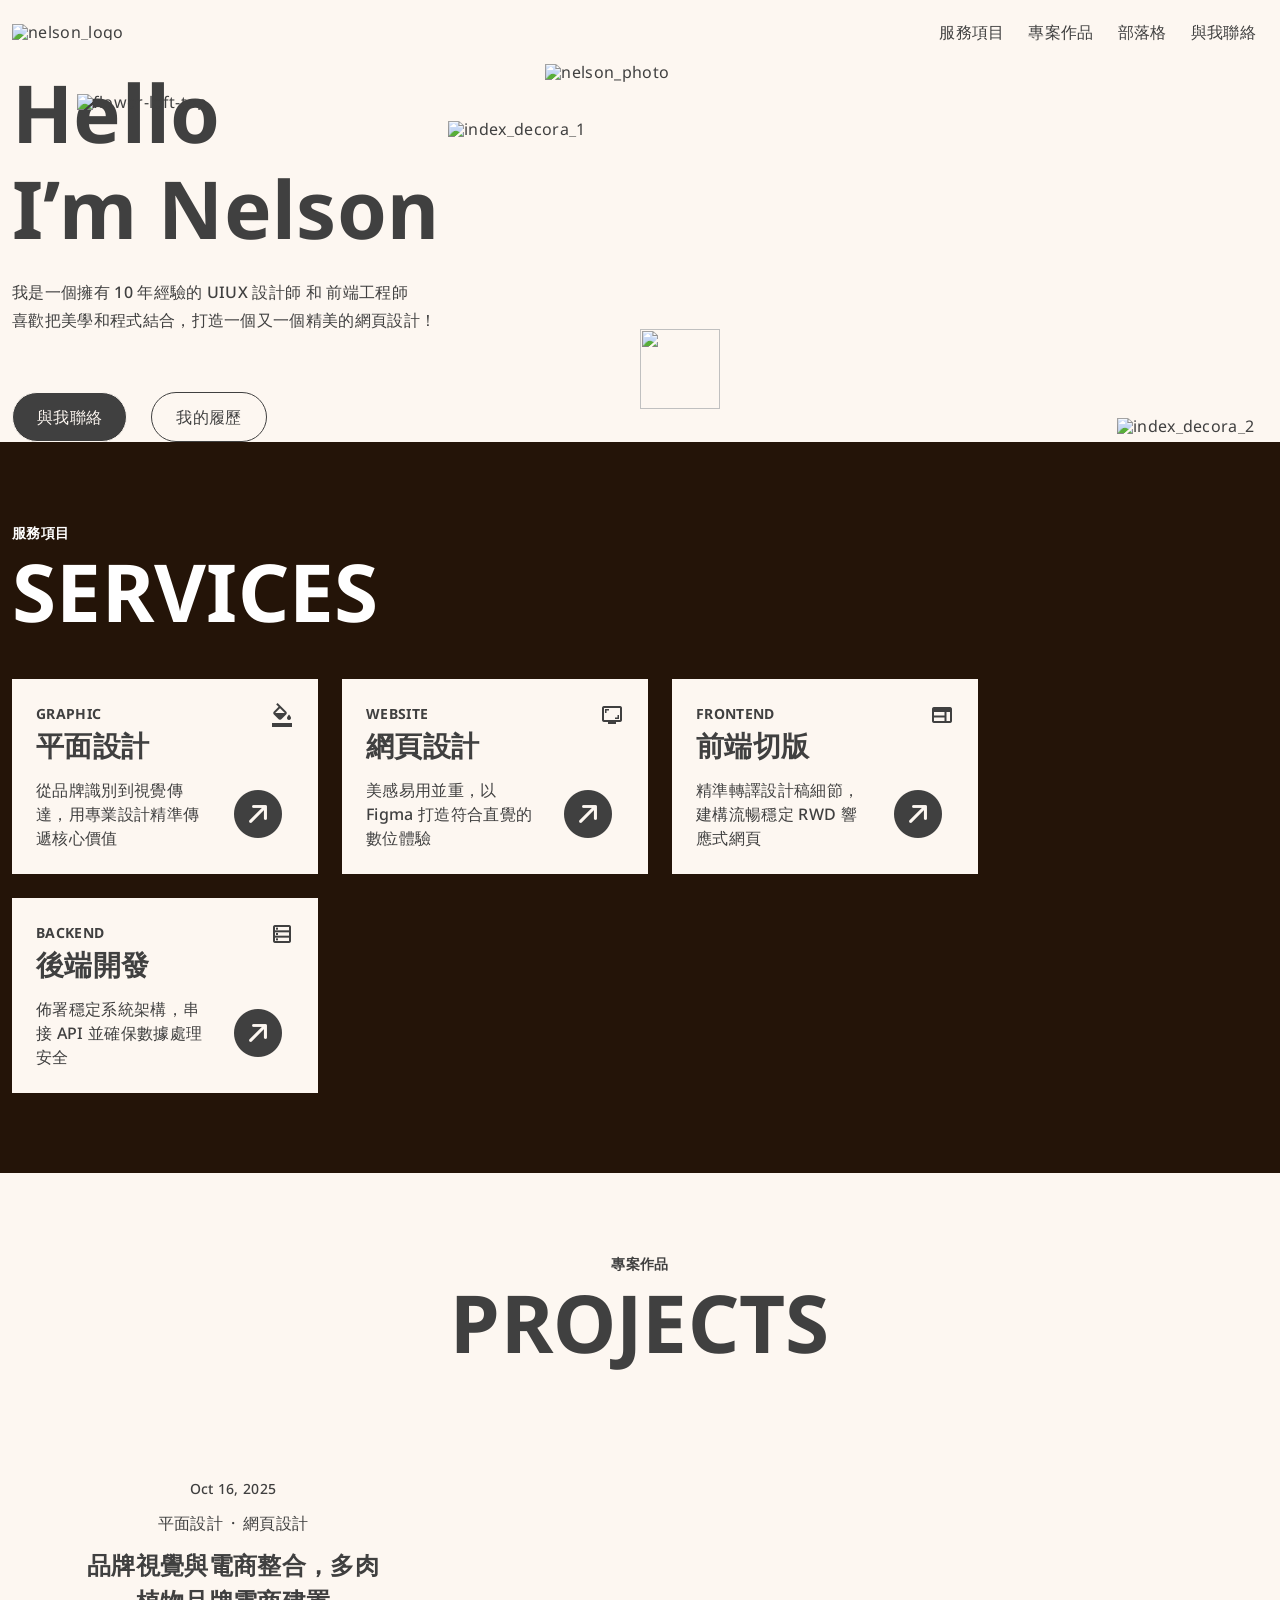
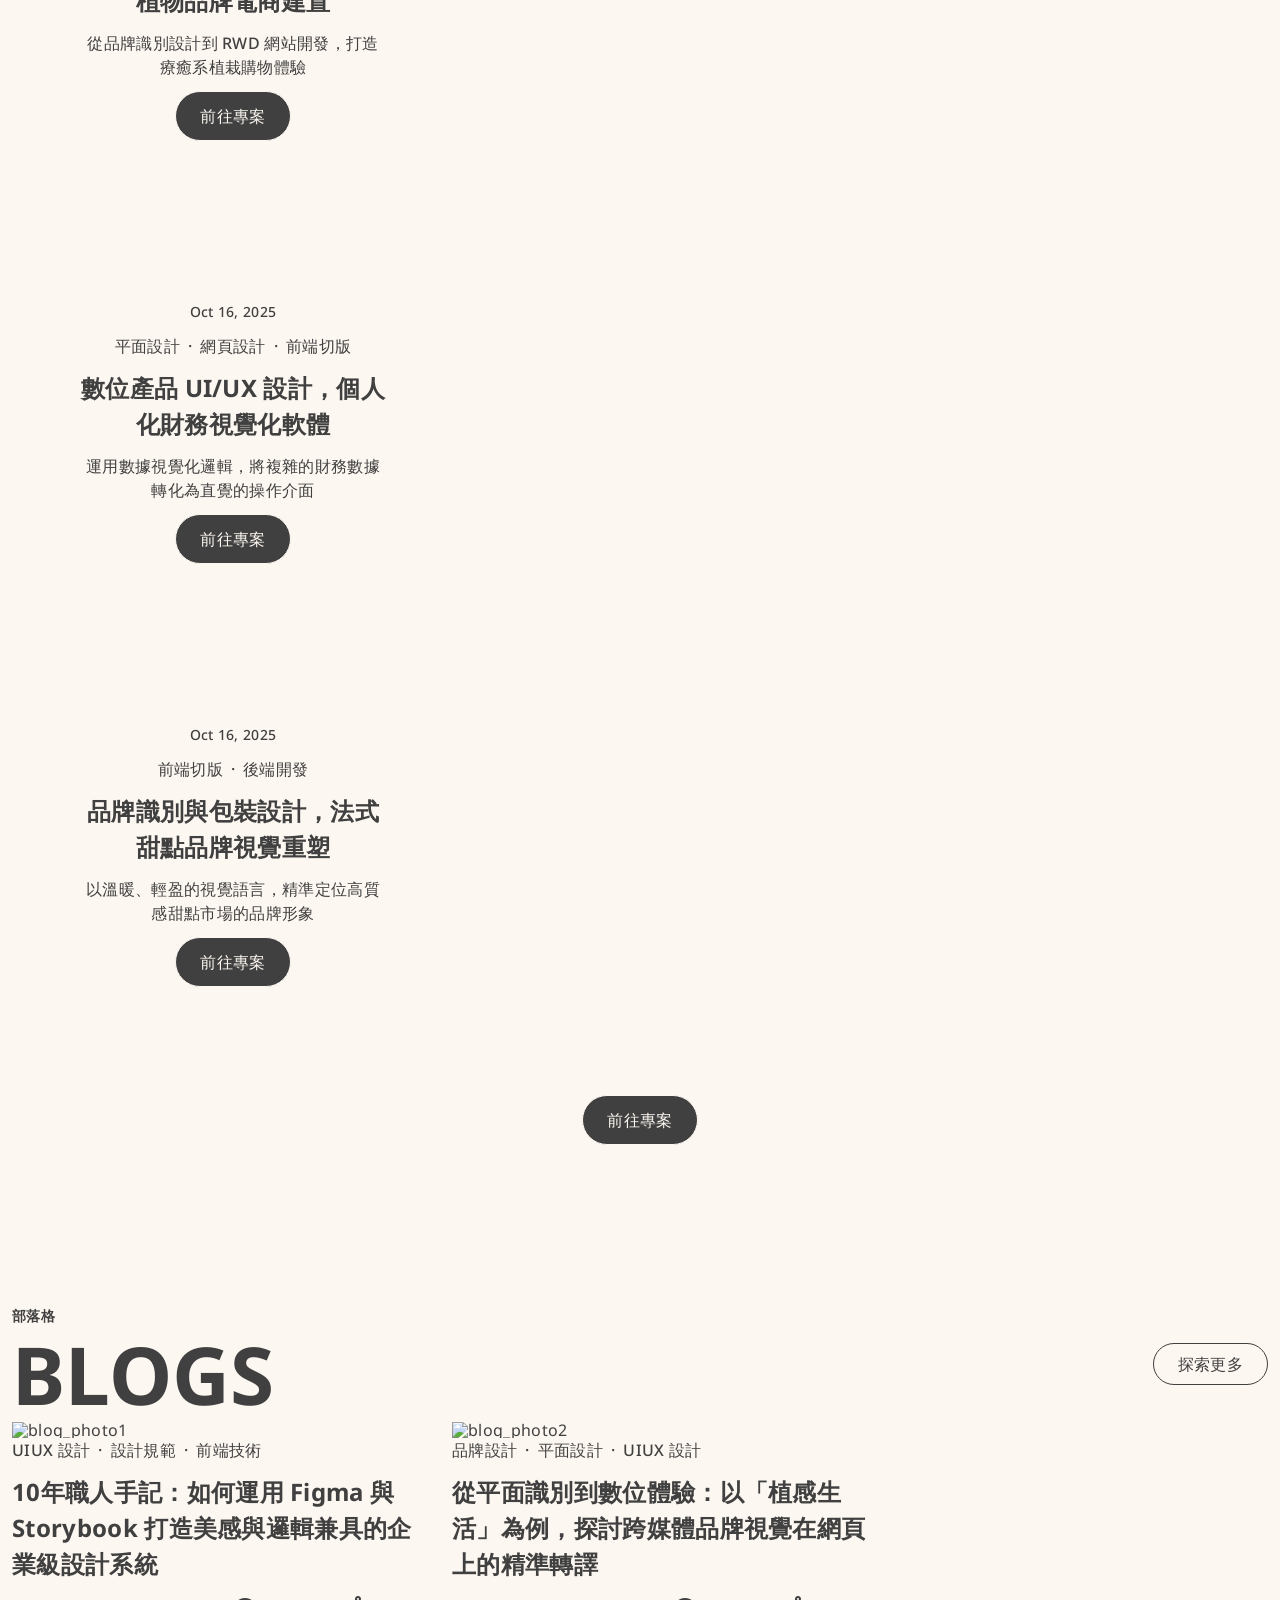
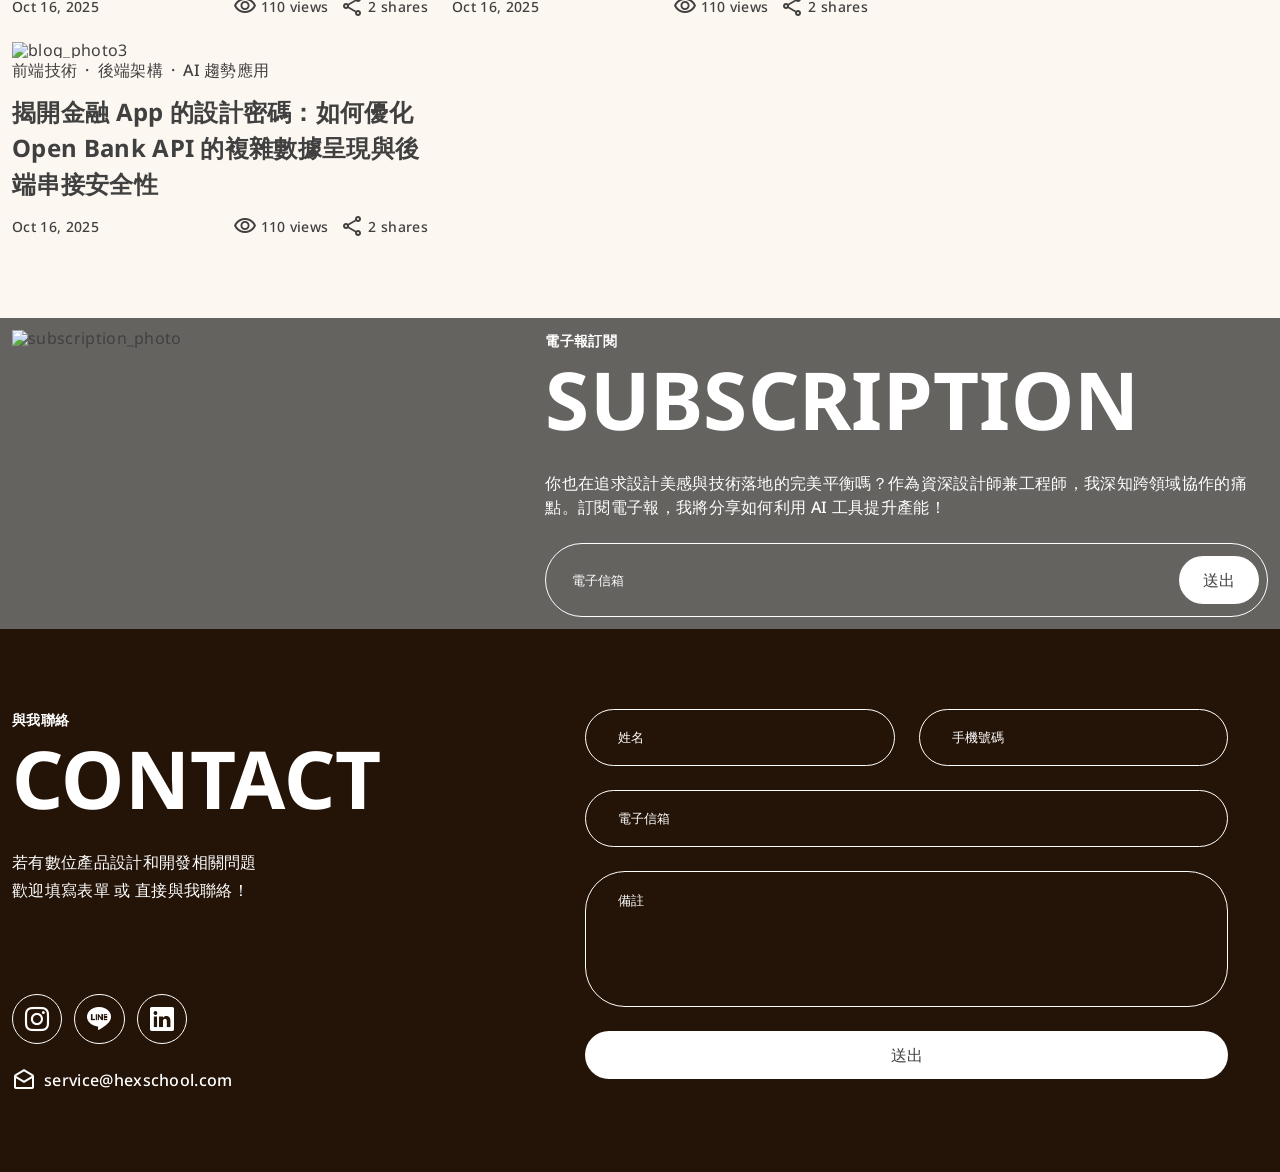
==== commit ba4aeaaf: "check connection" ====
--- a/index.html
+++ b/index.html
@@ -128,7 +128,7 @@
                      </div>
                     <div class="service-skill-card-content d-flex jcsb gap-12 align-c">
                         <p class="paragraph-medium paragraph-md-small">從品牌識別到視覺傳達，用專業設計精準傳遞核心價值</p>
-                        <a href="#" class="d-block icon-circle-48"><i class="bi bi-arrow-up-right-circle-fill font-48"></i></a>
+                        <a href="service.html" class="d-block icon-circle-48"><i class="bi bi-arrow-up-right-circle-fill font-48"></i></a>
                     </div>
                 </div>
                 <div class="service-skill-card bg-primary-50 padding-24-all d-flex fdc gap-12">
@@ -141,7 +141,7 @@
                      </div>
                     <div class="service-skill-card-content d-flex jcsb gap-12 align-c">
                         <p class="paragraph-medium paragraph-md-small">美感易用並重，以 Figma 打造符合直覺的數位體驗</p>
-                        <a href="#" class="d-block icon-circle-48"><i class="bi bi-arrow-up-right-circle-fill font-48"></i></a>
+                        <a href="service.html" class="d-block icon-circle-48"><i class="bi bi-arrow-up-right-circle-fill font-48"></i></a>
                     </div>
                 </div>
                 <div class="service-skill-card bg-primary-50 padding-24-all d-flex fdc gap-12">
@@ -154,7 +154,7 @@
                      </div>
                     <div class="service-skill-card-content d-flex jcsb gap-12 align-c">
                         <p class="paragraph-medium paragraph-md-small">精準轉譯設計稿細節，建構流暢穩定 RWD 響應式網頁</p>
-                        <a href="#" class="d-block icon-circle-48"><i class="bi bi-arrow-up-right-circle-fill font-48"></i></a>
+                        <a href="service.html" class="d-block icon-circle-48"><i class="bi bi-arrow-up-right-circle-fill font-48"></i></a>
                     </div>
                 </div>
                 <div class="service-skill-card bg-primary-50 padding-24-all d-flex fdc gap-12">
@@ -167,7 +167,7 @@
                      </div>
                     <div class="service-skill-card-content d-flex jcsb gap-12 align-c">
                         <p class="paragraph-medium paragraph-md-small">佈署穩定系統架構，串接 API 並確保數據處理安全</p>
-                        <a href="#" class="d-block icon-circle-48"><i class="bi bi-arrow-up-right-circle-fill font-48"></i></a>
+                        <a href="service.html" class="d-block icon-circle-48"><i class="bi bi-arrow-up-right-circle-fill font-48"></i></a>
                     </div>
                 </div>
             </div>
@@ -192,7 +192,7 @@
                         <h2 class="heading-small heading-md-xsmall">品牌視覺與電商整合，多肉植物品牌電商建置</h2>
                         <p class="paragraph-medium paragraph-md-small">從品牌識別設計到 RWD 網站開發，打造療癒系植栽購物體驗</p>
                         <div class="project-list-item-detail-button d-flex jcc label-medium label-md-small">
-                            <a href="#" class="button1">前往專案</a>
+                            <a href="project.html" class="button1">前往專案</a>
                         </div>
                     </div>
                 </div>
@@ -209,7 +209,7 @@
                         <h2 class="heading-small heading-md-xsmall">數位產品 UI/UX 設計，個人化財務視覺化軟體</h2>
                         <p class="paragraph-medium paragraph-md-small">運用數據視覺化邏輯，將複雜的財務數據轉化為直覺的操作介面</p>
                         <div class="project-list-item-detail-button d-flex jcc label-medium label-md-small">
-                            <a href="#" class="button1">前往專案</a>
+                            <a href="project.html" class="button1">前往專案</a>
                         </div>
                     </div>
                 </div>
@@ -224,13 +224,13 @@
                         <h2 class="heading-small heading-md-xsmall">品牌識別與包裝設計，法式甜點品牌視覺重塑</h2>
                         <p class="paragraph-medium paragraph-md-small">以溫暖、輕盈的視覺語言，精準定位高質感甜點市場的品牌形象</p>
                         <div class="project-list-item-detail-button d-flex jcc label-medium label-md-small">
-                            <a href="#" class="button1">前往專案</a>
+                            <a href="project.html" class="button1">前往專案</a>
                         </div>
                     </div>
                 </div>
             </div>
             <div class="project-button d-flex jcc label-medium label-md-small">
-                <a href="#" class="button1">前往專案</a>
+                <a href="project.html" class="button1">前往專案</a>
             </div>
         </div>
     </div>
@@ -244,7 +244,7 @@
                     <h2 class="heading-xxxlarge heading-md-xlarge">BLOGS</h2>
                 </div>
                 <div class="blog-mainTitle-button d-flex align-c">
-                    <a href="#" class="button2 label-md-small">探索更多</a>
+                    <a href="blog.html" class="button2 label-md-small">探索更多</a>
                 </div>
             </div>
             <div class="blog-list d-flex flex-wrap gap-24 gap-md-12 d-md-wrap">
--- a/CSS/base.css
+++ b/CSS/base.css
@@ -9,7 +9,6 @@
     display: block;
     max-width: 100%;
     height: auto;
-    vertical-align: middle;
 }
 
 /* 清除<a>標籤預設的底線與藍色文字舊有樣式 */
@@ -36,11 +35,11 @@
 
 /* 可以先將所有物件加上邊框，來判斷範圍
     border會佔據距離，outline不會
-*/
+
 *,*:before,*:after{
 	outline: 1px solid red;
 }
-
+*/
 
 /* 網格系統 */
 :root {
